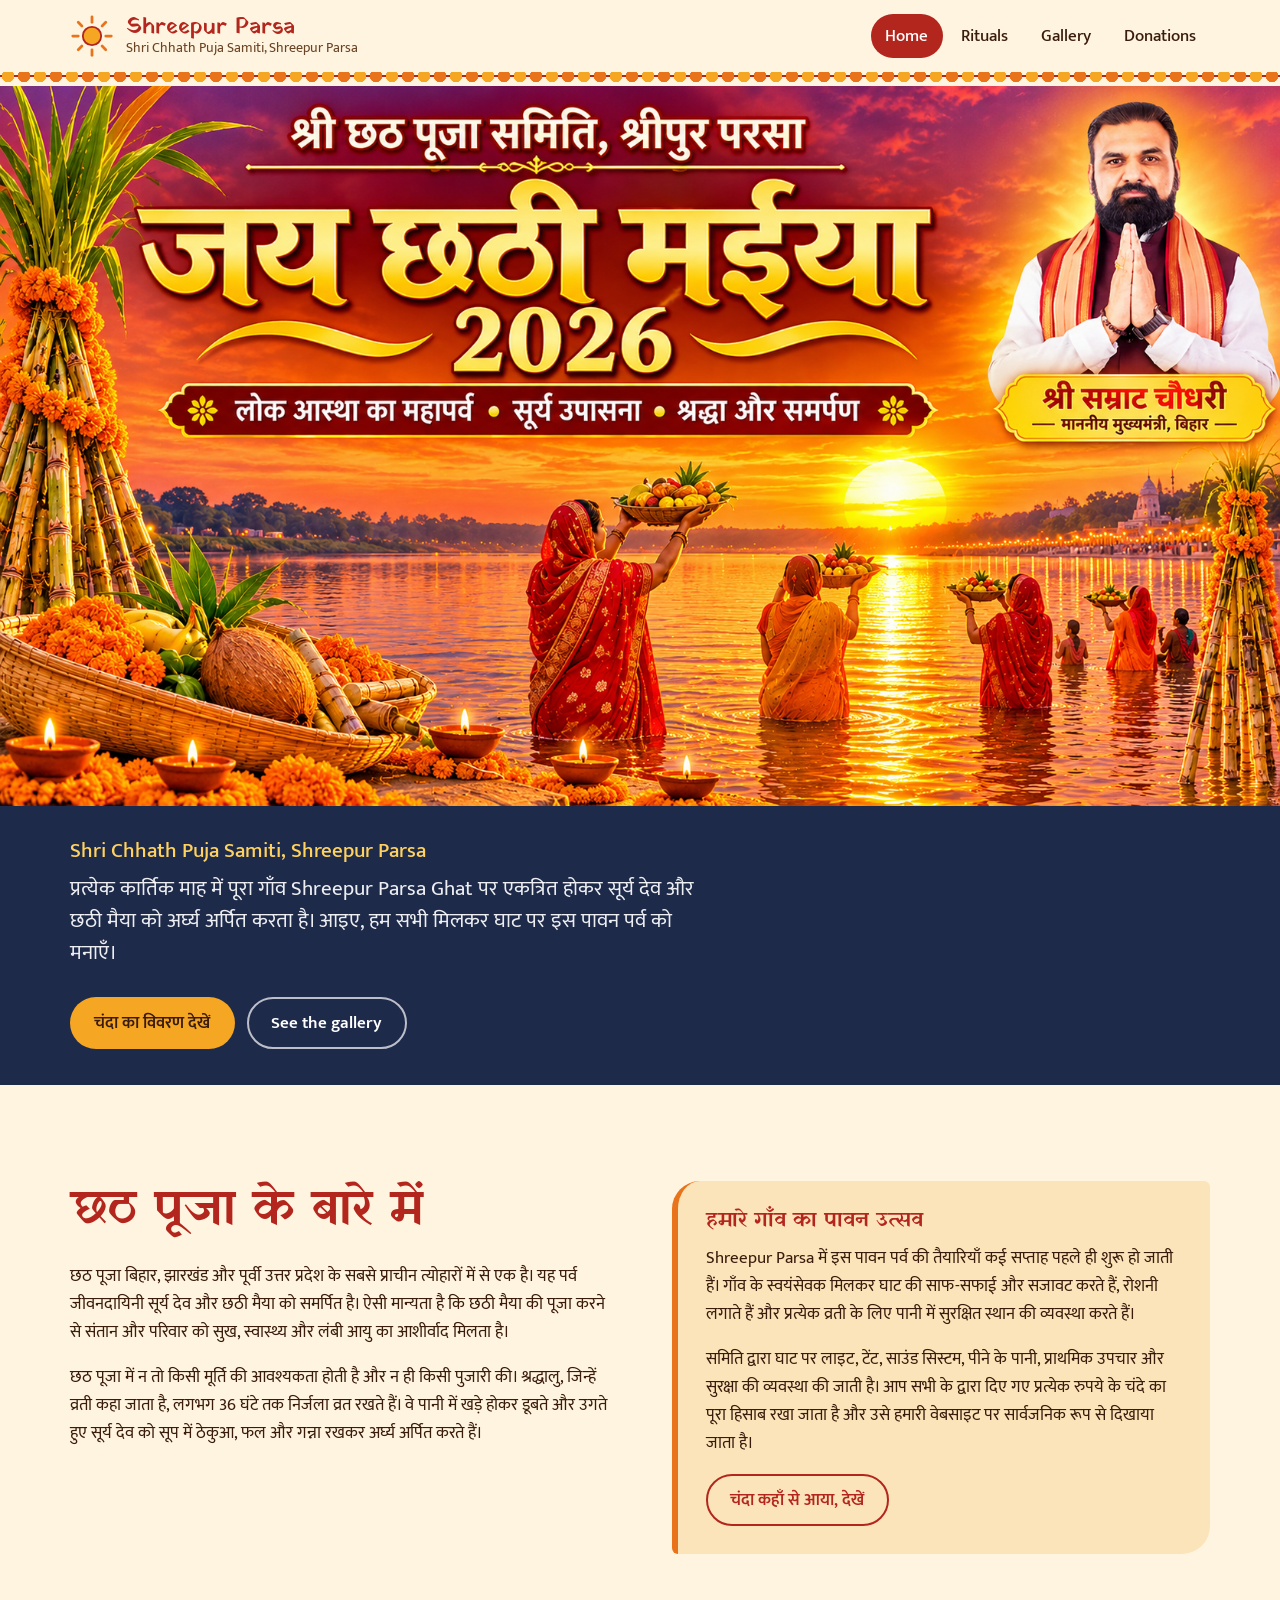
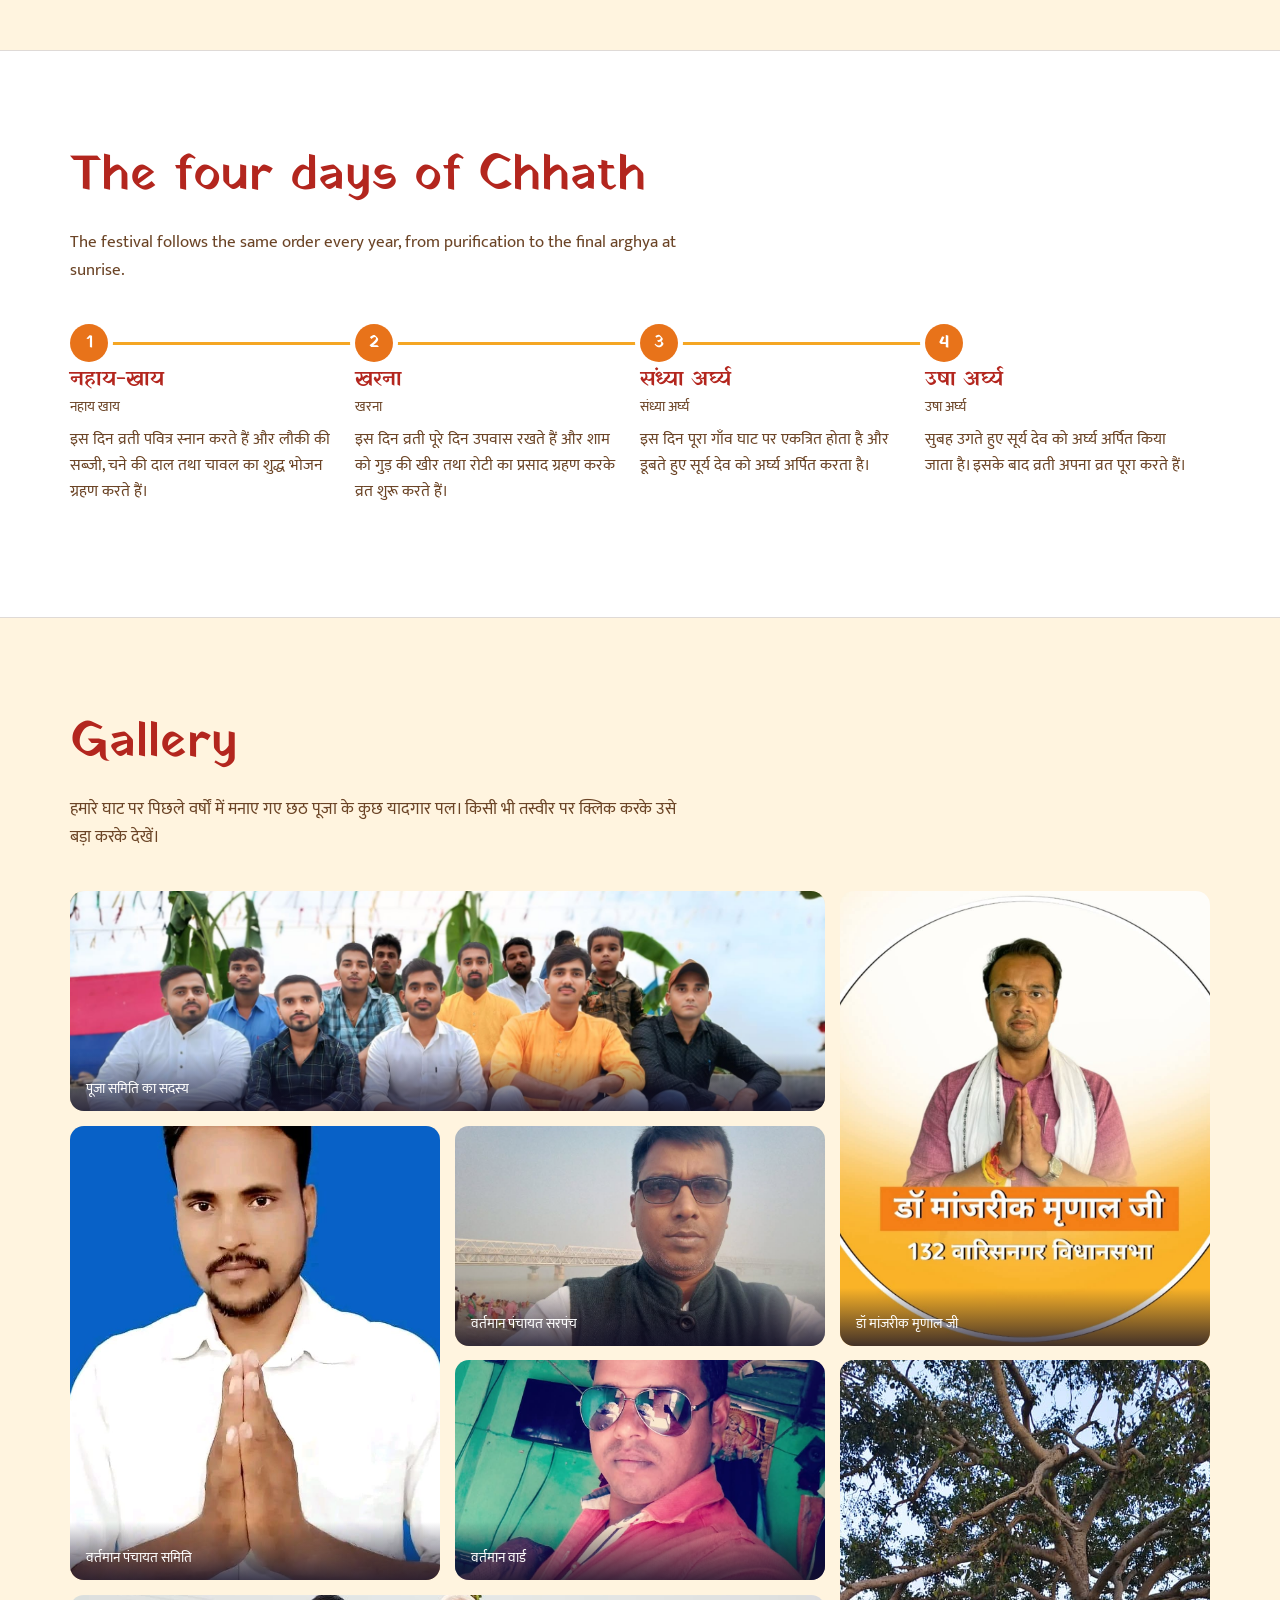
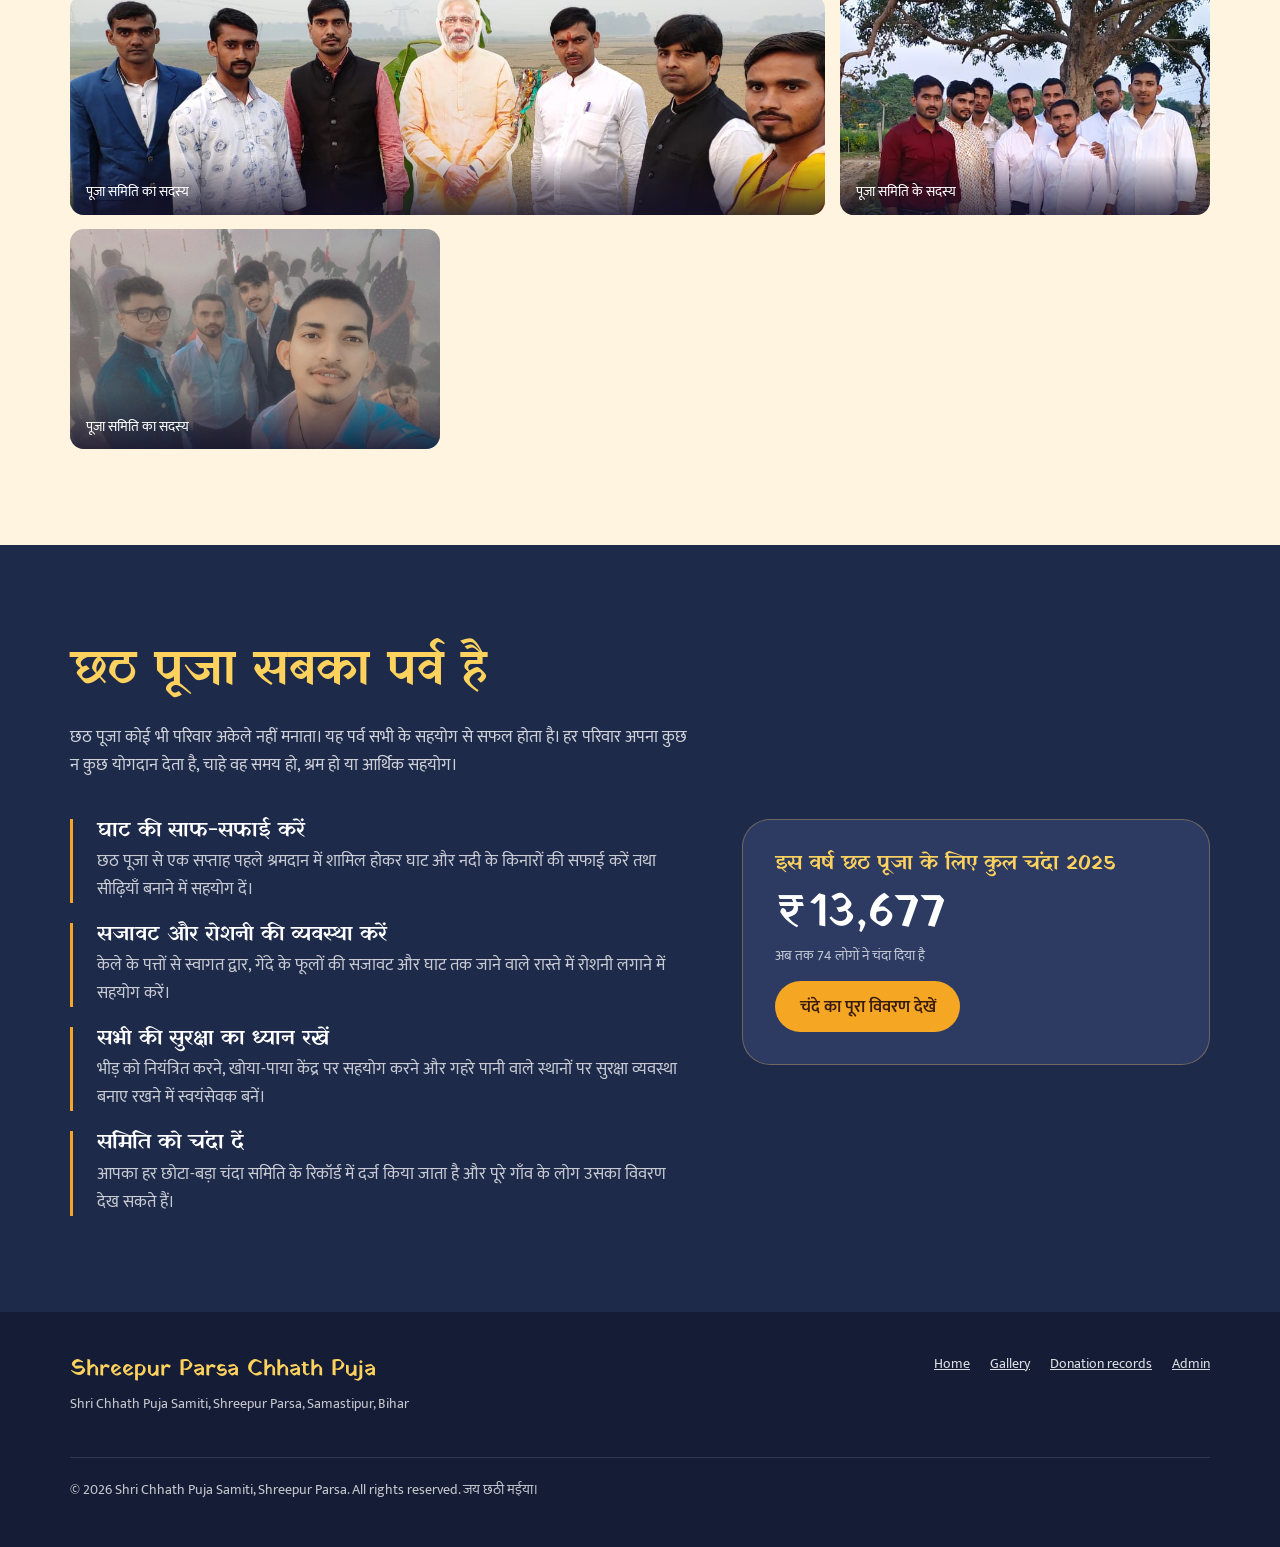
==== index.html @ 205abeea "Add files via upload" ====
<!DOCTYPE html>
<html lang="en-IN">

<head>
  <meta charset="UTF-8">
  <meta name="viewport" content="width=device-width, initial-scale=1">
  <title>Chhath Puja | Shreepur Parsa</title>
  <meta name="description"
    content="Chhath Puja celebration of our village: rituals, photo gallery, community participation and transparent donation records.">

  <!-- Fonts: Yatra One (festive Devanagari display) + Mukta (Hindi & English body) -->
  <link rel="preconnect" href="https://fonts.googleapis.com">
  <link rel="preconnect" href="https://fonts.gstatic.com" crossorigin>
  <link href="https://fonts.googleapis.com/css2?family=Mukta:wght@400;500;600;700&family=Yatra+One&display=swap"
    rel="stylesheet">

  <link rel="stylesheet" href="css/style.css">
</head>

<body data-page="home">
  <a class="skip-link" href="#main">Skip to content</a>

  <!-- ===================== HEADER ===================== -->
  <header class="site-header">
    <div class="container header-inner">
      <a class="brand" href="index.html" aria-label="Home">
        <svg class="brand-sun" viewBox="0 0 48 48" aria-hidden="true">
          <g stroke="#e8731a" stroke-width="3" stroke-linecap="round">
            <line x1="24" y1="3" x2="24" y2="9" />
            <line x1="24" y1="39" x2="24" y2="45" />
            <line x1="3" y1="24" x2="9" y2="24" />
            <line x1="39" y1="24" x2="45" y2="24" />
            <line x1="9" y1="9" x2="13" y2="13" />
            <line x1="35" y1="35" x2="39" y2="39" />
            <line x1="39" y1="9" x2="35" y2="13" />
            <line x1="13" y1="35" x2="9" y2="39" />
          </g>
          <circle cx="24" cy="24" r="10" fill="#f5a623" stroke="#b3261e" stroke-width="2" />
        </svg>
        <span class="brand-text">
          <span class="brand-village" data-config="villageName">Shreepur Parsa</span>
          <span class="brand-samiti" data-config="samitiName">Shri Chhath Puja Samiti, Shreepur Parsa</span>
        </span>
      </a>

      <button class="nav-toggle" type="button" aria-expanded="false" aria-controls="site-nav">
        <span class="nav-toggle-bars" aria-hidden="true"></span>
        Menu
      </button>

      <nav class="site-nav" id="site-nav" aria-label="Main">
        <ul>
          <li><a href="index.html" data-nav="home">Home</a></li>
          <li><a href="index.html#rituals">Rituals</a></li>
          <li><a href="index.html#gallery">Gallery</a></li>
          <li><a href="donation.html" data-nav="donations">Donations</a></li>
        </ul>
      </nav>
    </div>
    <div class="toran" aria-hidden="true"></div>
  </header>

  <main id="main">
    <!-- ===================== HERO ===================== -->
    <!-- To use your own photo: save it as images/hero-ghat.jpg.
         Until then the illustrated hero-ghat.svg is shown automatically. -->
    <section class="hero hero--poster" aria-labelledby="hero-title">
      <img class="hero-image" src="images/hero-ghat.jpg" data-fallback-src="images/hero-ghat1.jpg"
        alt="Devotees standing in the river at the ghat, offering arghya to the setting sun">
      <div class="container hero-content">
        <p class="hero-place">
          <span data-config="samitiName">Shri Chhath Puja Samiti, Shreepur Parsa</span>
        </p>
        <h1 class="hero-title visually-hidden" id="hero-title" lang="hi">जय छठी मईया</h1>
        <p class="hero-text">
          प्रत्येक कार्तिक माह में पूरा गाँव <span data-config="ghatName">श्रीपुर परसा घाट</span>
          पर एकत्रित होकर सूर्य देव और छठी मैया को अर्घ्य अर्पित करता है।
          आइए, हम सभी मिलकर घाट पर इस पावन पर्व को मनाएँ।
        </p>
        <div class="hero-actions">
          <a class="btn btn-gold" href="donation.html">चंदा का विवरण देखें</a>
          <a class="btn btn-light-outline" href="#gallery">See the gallery</a>
        </div>
      </div>
    </section>

    <!-- ===================== ABOUT ===================== -->
    <section class="section" id="about" aria-labelledby="about-title">
      <div class="container intro-grid">
        <div>
          <h2 id="about-title">छठ पूजा के बारे में</h2>
          <p>
            छठ पूजा बिहार, झारखंड और पूर्वी उत्तर प्रदेश के सबसे प्राचीन त्योहारों में से एक है।
            यह पर्व जीवनदायिनी सूर्य देव और छठी मैया को समर्पित है।
            ऐसी मान्यता है कि छठी मैया की पूजा करने से संतान और परिवार को सुख, स्वास्थ्य और लंबी आयु का आशीर्वाद मिलता
            है।
          </p>
          <p>
            छठ पूजा में न तो किसी मूर्ति की आवश्यकता होती है और न ही किसी पुजारी की।
            श्रद्धालु, जिन्हें व्रती कहा जाता है, लगभग 36 घंटे तक निर्जला व्रत रखते हैं।
            वे पानी में खड़े होकर डूबते और उगते हुए सूर्य देव को सूप में ठेकुआ, फल और गन्ना रखकर अर्घ्य अर्पित करते हैं।
          </p>
        </div>

        <div class="intro-highlight">
          <h3>हमारे गाँव का पावन उत्सव</h3>
          <p>
            <span data-config="villageName">श्रीपुर परसा</span> में इस पावन पर्व की तैयारियाँ कई सप्ताह पहले ही शुरू हो
            जाती हैं।
            गाँव के स्वयंसेवक मिलकर घाट की साफ-सफाई और सजावट करते हैं, रोशनी लगाते हैं और प्रत्येक व्रती के लिए पानी में
            सुरक्षित स्थान की व्यवस्था करते हैं।
          </p>
          <p>
            समिति द्वारा घाट पर लाइट, टेंट, साउंड सिस्टम, पीने के पानी, प्राथमिक उपचार और सुरक्षा की व्यवस्था की जाती
            है।
            आप सभी के द्वारा दिए गए प्रत्येक रुपये के चंदे का पूरा हिसाब रखा जाता है और उसे हमारी वेबसाइट पर सार्वजनिक
            रूप से दिखाया जाता है।
          </p>
          <a class="btn btn-outline" href="donation.html">चंदा कहाँ से आया, देखें</a>
        </div>
      </div>
    </section>

    <!-- ===================== FOUR DAYS ===================== -->
    <section class="section rituals" id="rituals" aria-labelledby="rituals-title">
      <div class="container">
        <h2 id="rituals-title">The four days of Chhath</h2>
        <p class="section-intro">The festival follows the same order every year, from purification to the final arghya
          at sunrise.</p>

        <ol class="ritual-steps">
          <li class="ritual-step">
            <h3 class="ritual-name">नहाय-खाय</h3>
            <span class="ritual-hindi" lang="hi">नहाय खाय</span>
            <p>इस दिन व्रती पवित्र स्नान करते हैं और लौकी की सब्जी, चने की दाल तथा चावल का शुद्ध भोजन ग्रहण करते हैं।
            </p>
          </li>
          <li class="ritual-step">
            <h3 class="ritual-name">खरना</h3>
            <span class="ritual-hindi" lang="hi">खरना</span>
            <p>इस दिन व्रती पूरे दिन उपवास रखते हैं और शाम को गुड़ की खीर तथा रोटी का प्रसाद ग्रहण करके व्रत शुरू करते
              हैं।</p>
          </li>
          <li class="ritual-step">
            <h3 class="ritual-name">संध्या अर्घ्य</h3>
            <span class="ritual-hindi" lang="hi">संध्या अर्घ्य</span>
            <p>इस दिन पूरा गाँव घाट पर एकत्रित होता है और डूबते हुए सूर्य देव को अर्घ्य अर्पित करता है।</p>
          </li>
          <li class="ritual-step">
            <h3 class="ritual-name">उषा अर्घ्य</h3>
            <span class="ritual-hindi" lang="hi">उषा अर्घ्य</span>
            <p>सुबह उगते हुए सूर्य देव को अर्घ्य अर्पित किया जाता है। इसके बाद व्रती अपना व्रत पूरा करते हैं।</p>
          </li>
        </ol>
      </div>
    </section>
    <!-- ===================== GALLERY ===================== -->
    <!-- Photos are in the images folder. The ORDER of the blocks below decides
         where each photo appears. "is-wide" = 2 columns wide, "is-tall" = 2 rows tall. -->
    <section class="section" id="gallery" aria-labelledby="gallery-title">
      <div class="container">
        <h2 id="gallery-title">Gallery</h2>
        <p class="section-intro">हमारे घाट पर पिछले वर्षों में मनाए गए छठ पूजा के कुछ यादगार पल। किसी भी तस्वीर पर क्लिक
          करके उसे बड़ा करके देखें।</p>

        <div class="gallery-grid">

          <!-- 1. Wide: top left -->
          <figure class="gallery-item is-wide">
            <button class="gallery-open" type="button" aria-label="पूजा समिति के सदस्य, बड़ा करके देखें">
              <img src="images/gallery-1.jpg" alt="पूजा समिति के सदस्य" loading="lazy" data-placeholder
                style="object-position: center 20%;">
            </button>
            <figcaption>पूजा समिति का सदस्य</figcaption>
          </figure>

          <!-- 2. Tall: top right -->
          <figure class="gallery-item is-tall">
            <button class="gallery-open" type="button" aria-label="डॉ मांजरीक मृणाल जी, बड़ा करके देखें">
              <img src="images/gallery-7.jpg" alt="डॉ मांजरीक मृणाल जी" loading="lazy" data-placeholder>
            </button>
            <figcaption>डॉ मांजरीक मृणाल जी</figcaption>
          </figure>

          <!-- 3. Tall: left side -->
          <figure class="gallery-item" style="grid-row: span 2;">
            <button class="gallery-open" type="button" aria-label="वर्तमान पंचायत समिति, बड़ा करके देखें">
              <img src="images/gallery-3.jpg" alt="वर्तमान पंचायत समिति" loading="lazy" data-placeholder
                style="object-fit: cover; object-position: center 0%;">
            </button>
            <figcaption>वर्तमान पंचायत समिति</figcaption>
          </figure>

          <!-- 4. Small: middle -->
          <figure class="gallery-item">
            <button class="gallery-open" type="button" aria-label="वर्तमान पंचायत सरपंच, बड़ा करके देखें">
              <img src="images/gallery-4.jpg" alt="वर्तमान पंचायत सरपंच" loading="lazy" data-placeholder>
            </button>
            <figcaption>वर्तमान पंचायत सरपंच</figcaption>
          </figure>

          <!-- 5. Small: middle, below the Sarpanch photo -->
          <figure class="gallery-item">
            <button class="gallery-open" type="button" aria-label="वर्तमान वार्ड, बड़ा करके देखें">
              <img src="images/gallery-2.jpg" alt="वर्तमान वार्ड" loading="lazy" data-placeholder>
            </button>
            <figcaption>वर्तमान वार्ड</figcaption>
          </figure>

          <!-- 6. Tall: right side (tree photo) — placed BEFORE the bottom wide photo so there is no gap -->
          <figure class="gallery-item is-tall">
            <button class="gallery-open" type="button" aria-label="पूजा समिति के सदस्य, बड़ा करके देखें">
              <img src="images/gallery-8.jpg" alt="पूजा समिति के सदस्य पेड़ के नीचे" loading="lazy" data-placeholder
                style="object-fit: cover; object-position: center 0%;">
            </button>
            <figcaption>पूजा समिति के सदस्य</figcaption>
          </figure>

          <!-- 7. Wide: bottom left -->
          <figure class="gallery-item is-wide">
            <button class="gallery-open" type="button" aria-label="पूजा समिति के सदस्य, बड़ा करके देखें">
              <img src="images/gallery-6.jpg" alt="पूजा समिति के सदस्य" loading="lazy" data-placeholder>
            </button>
            <figcaption>पूजा समिति का सदस्य</figcaption>
          </figure>

          <!-- 9. Small: middle, below the Sarpanch photo -->
          <figure class="gallery-item">
            <button class="gallery-open" type="button" aria-label="वर्तमान पंचायत सरपंच, बड़ा करके देखें">
              <img src="images/gallery-9.jpg" alt="वर्तमान पंचायत सरपंच" loading="lazy" data-placeholder>
            </button>
            <figcaption>पूजा समिति का सदस्य</figcaption>
          </figure>

        </div>
      </div>
    </section>

    <!-- ===================== COMMUNITY ===================== -->
    <section class="section community" id="community" aria-labelledby="community-title">
      <div class="container">
        <h2 id="community-title">छठ पूजा सबका पर्व है</h2>
        <p class="section-intro">
          छठ पूजा कोई भी परिवार अकेले नहीं मनाता। यह पर्व सभी के सहयोग से सफल होता है।
          हर परिवार अपना कुछ न कुछ योगदान देता है, चाहे वह समय हो, श्रम हो या आर्थिक सहयोग।
        </p>

        <div class="community-grid">
          <ul class="ways-list">
            <li>
              <h3>घाट की साफ-सफाई करें</h3>
              <p>छठ पूजा से एक सप्ताह पहले श्रमदान में शामिल होकर घाट और नदी के किनारों की सफाई करें तथा सीढ़ियाँ बनाने
                में सहयोग दें।</p>
            </li>
            <li>
              <h3>सजावट और रोशनी की व्यवस्था करें</h3>
              <p>केले के पत्तों से स्वागत द्वार, गेंदे के फूलों की सजावट और घाट तक जाने वाले रास्ते में रोशनी लगाने में
                सहयोग करें।</p>
            </li>
            <li>
              <h3>सभी की सुरक्षा का ध्यान रखें</h3>
              <p>भीड़ को नियंत्रित करने, खोया-पाया केंद्र पर सहयोग करने और गहरे पानी वाले स्थानों पर सुरक्षा व्यवस्था
                बनाए रखने में स्वयंसेवक बनें।</p>
            </li>
            <li>
              <h3>समिति को चंदा दें</h3>
              <p>आपका हर छोटा-बड़ा चंदा समिति के रिकॉर्ड में दर्ज किया जाता है और पूरे गाँव के लोग उसका विवरण देख सकते
                हैं।</p>
            </li>
          </ul>

          <aside class="donation-callout" id="homeStats" aria-labelledby="callout-title">
            <h3 id="callout-title">इस वर्ष छठ पूजा के लिए कुल चंदा <span data-stat="year"></span></h3>
            <p class="callout-figure" data-stat="total">₹0</p>
            <p class="callout-note">अब तक <span data-stat="count">0</span> लोगों ने चंदा दिया है</p>
            <a class="btn btn-gold" href="donation.html" data-stat-link>चंदे का पूरा विवरण देखें</a>
          </aside>
        </div>
      </div>
    </section>
  </main>

  <!-- ===================== FOOTER ===================== -->
  <footer class="site-footer">
    <div class="container">
      <div class="footer-inner">
        <div>
          <p class="footer-title"><span data-config="villageName">Shreepur Parsa</span> Chhath Puja</p>
          <p><span data-config="samitiName">Shri Chhath Puja Samiti, Shreepur Parsa</span>, <span
              data-config="district">Samastipur, Bihar</span></p>
        </div>
        <ul class="footer-links">
          <li><a href="index.html">Home</a></li>
          <li><a href="index.html#gallery">Gallery</a></li>
          <li><a href="donation.html">Donation records</a></li>
          <li><a href="admin.html">Admin</a></li>
        </ul>
      </div>
      <p class="footer-bottom">
        © <span data-current-year>2026</span> <span data-config="samitiName">Shri Chhath Puja Samiti, Shreepur
          Parsa</span>.
        All rights reserved.
        <span lang="hi">जय छठी मईया।</span>
      </p>
    </div>
  </footer>

  <!-- Gallery lightbox -->
  <dialog class="lightbox" id="lightbox" aria-label="Photo viewer">
    <img alt="">
    <div class="lightbox-bar">
      <p class="lightbox-caption"></p>
      <button class="btn btn-small btn-gold lightbox-close" type="button">Close</button>
    </div>
  </dialog>

  <script src="js/main.js" defer></script>
</body>

</html>
---- css/style.css ----
/* ==========================================================================
   Village Chhath Puja Website — style.css
   Shared by index.html, donation.html and admin.html

   Contents
   1.  Design tokens (colours, fonts, sizes)
   2.  Base / reset
   3.  Layout helpers
   4.  Header, navigation and toran (marigold garland) divider
   5.  Buttons
   6.  Home: hero
   7.  Home: introduction, four-day rituals, gallery, community
   8.  Inner page banner (donation + admin)
   9.  Stats, tables and filters
   10. Forms and admin panel
   11. Lightbox, toast, footer
   12. Responsive rules
   13. Reduced motion
   ========================================================================== */

/* 1. DESIGN TOKENS ------------------------------------------------------- */
:root {
  --sindoor: #b3261e;
  /* deep red: primary buttons, headings */
  --sindoor-dark: #8f1d17;
  --saffron: #e8731a;
  /* main festival orange */
  --marigold: #f5a623;
  /* garland yellow-orange */
  --turmeric: #ffd25e;
  /* light yellow highlights */
  --paper: #fff4df;
  /* page background */
  --paper-deep: #fbe4ba;
  /* soft panels */
  --river: #1e2a4a;
  /* evening river: dark bands, footer */
  --river-light: #2d3b63;
  --ink: #3a1c0c;
  /* body text */
  --ink-soft: #6b4426;
  /* secondary text */
  --white: #ffffff;
  --line: rgba(58, 28, 12, 0.16);
  --success: #2f6b2a;

  --font-display: "Yatra One", "Noto Sans Devanagari", "Mangal", Georgia, serif;
  --font-body: "Mukta", "Noto Sans Devanagari", system-ui, -apple-system, "Segoe UI", Roboto, sans-serif;

  --step--1: 0.875rem;
  --step-0: 1.0625rem;
  --step-1: 1.3rem;
  --step-2: clamp(1.6rem, 1.3rem + 1.2vw, 2.1rem);
  --step-3: clamp(2rem, 1.5rem + 2.4vw, 3rem);
  --step-hero: clamp(3.2rem, 1.6rem + 8vw, 8rem);

  --radius-small: 6px;
  --radius-medium: 14px;
  --radius-large: 28px;

  --container: 1140px;
  --shadow-warm: 0 10px 30px -12px rgba(122, 52, 10, 0.35);
}

/* 2. BASE / RESET ------------------------------------------------------- */
*,
*::before,
*::after {
  box-sizing: border-box;
}

html {
  scroll-behavior: smooth;
  scroll-padding-top: 90px;
  /* keeps anchored sections clear of the sticky header */
}

body {
  margin: 0;
  font-family: var(--font-body);
  font-size: var(--step-0);
  line-height: 1.65;
  color: var(--ink);
  background: var(--paper);
  -webkit-font-smoothing: antialiased;
}

img {
  max-width: 100%;
  display: block;
}

h1,
h2,
h3 {
  font-family: var(--font-display);
  font-weight: 400;
  line-height: 1.2;
  margin: 0 0 0.5em;
  color: var(--sindoor);
}

h2 {
  font-size: var(--step-3);
}

h3 {
  font-size: var(--step-1);
}

p {
  margin: 0 0 1em;
}

a {
  color: var(--sindoor);
}

:focus-visible {
  outline: 3px solid var(--marigold);
  outline-offset: 3px;
  border-radius: 4px;
}

.skip-link {
  position: absolute;
  left: 1rem;
  top: -100px;
  z-index: 200;
  padding: 0.6rem 1rem;
  background: var(--river);
  color: var(--white);
  border-radius: var(--radius-small);
}

.skip-link:focus {
  top: 1rem;
}

.visually-hidden {
  position: absolute !important;
  width: 1px;
  height: 1px;
  overflow: hidden;
  clip: rect(0 0 0 0);
  white-space: nowrap;
}

[hidden] {
  display: none !important;
}

/* 3. LAYOUT HELPERS ----------------------------------------------------- */
.container {
  width: min(100% - 2.5rem, var(--container));
  margin-inline: auto;
}

.section {
  padding-block: clamp(3.5rem, 8vw, 6rem);
}

.section-intro {
  max-width: 62ch;
  margin-bottom: 2.5rem;
  color: var(--ink-soft);
}

/* 4. HEADER, NAVIGATION, TORAN ----------------------------------------- */
.site-header {
  position: sticky;
  top: 0;
  z-index: 100;
  background: var(--paper);
}

.header-inner {
  display: flex;
  align-items: center;
  justify-content: space-between;
  gap: 1rem;
  min-height: 72px;
}

.brand {
  display: flex;
  align-items: center;
  gap: 0.75rem;
  text-decoration: none;
  color: var(--ink);
}

.brand-sun {
  width: 44px;
  height: 44px;
  flex-shrink: 0;
}

.brand-text {
  display: flex;
  flex-direction: column;
  line-height: 1.15;
}

.brand-village {
  font-family: var(--font-display);
  font-size: 1.35rem;
  color: var(--sindoor);
}

.brand-samiti {
  font-size: var(--step--1);
  color: var(--ink-soft);
}

.site-nav ul {
  display: flex;
  gap: 0.25rem;
  list-style: none;
  margin: 0;
  padding: 0;
}

.site-nav a {
  display: block;
  padding: 0.5rem 0.9rem;
  border-radius: 999px;
  text-decoration: none;
  font-weight: 500;
  color: var(--ink);
  transition: background-color 0.2s ease, color 0.2s ease;
}

.site-nav a:hover {
  background: var(--paper-deep);
}

.site-nav a[aria-current="page"] {
  background: var(--sindoor);
  color: var(--white);
}

.nav-toggle {
  display: none;
  align-items: center;
  gap: 0.5rem;
  padding: 0.5rem 0.9rem;
  border: 2px solid var(--sindoor);
  border-radius: 999px;
  background: transparent;
  color: var(--sindoor);
  font: inherit;
  font-weight: 600;
  cursor: pointer;
}

.nav-toggle-bars,
.nav-toggle-bars::before,
.nav-toggle-bars::after {
  display: block;
  width: 18px;
  height: 2px;
  background: currentColor;
  border-radius: 2px;
  transition: transform 0.2s ease;
}

.nav-toggle-bars {
  position: relative;
}

.nav-toggle-bars::before,
.nav-toggle-bars::after {
  content: "";
  position: absolute;
  left: 0;
}

.nav-toggle-bars::before {
  top: -6px;
}

.nav-toggle-bars::after {
  top: 6px;
}

.nav-toggle[aria-expanded="true"] .nav-toggle-bars {
  background: transparent;
}

.nav-toggle[aria-expanded="true"] .nav-toggle-bars::before {
  transform: translateY(6px) rotate(45deg);
}

.nav-toggle[aria-expanded="true"] .nav-toggle-bars::after {
  transform: translateY(-6px) rotate(-45deg);
}

/* Toran: a strip of alternating marigold and saffron flowers,
   like the garlands hung over doorways and ghats during the festival. */
.toran {
  height: 14px;
  background:
    radial-gradient(circle at 8px 4px, var(--marigold) 6px, transparent 6.5px) 0 0 / 32px 14px repeat-x,
    radial-gradient(circle at 24px 4px, var(--saffron) 6px, transparent 6.5px) 0 0 / 32px 14px repeat-x,
    linear-gradient(var(--sindoor), var(--sindoor)) 0 3px / 100% 2px no-repeat;
}

/* 5. BUTTONS ------------------------------------------------------------ */
.btn {
  display: inline-flex;
  align-items: center;
  justify-content: center;
  gap: 0.5rem;
  min-height: 46px;
  padding: 0.6rem 1.4rem;
  border: 2px solid transparent;
  border-radius: 999px;
  font: inherit;
  font-weight: 600;
  text-decoration: none;
  cursor: pointer;
  transition: background-color 0.2s ease, color 0.2s ease, border-color 0.2s ease;
}

.btn-primary {
  background: var(--sindoor);
  color: var(--white);
}

.btn-primary:hover {
  background: var(--sindoor-dark);
}

.btn-gold {
  background: var(--marigold);
  color: var(--ink);
}

.btn-gold:hover {
  background: var(--turmeric);
}

.btn-outline {
  background: transparent;
  border-color: var(--sindoor);
  color: var(--sindoor);
}

.btn-outline:hover {
  background: var(--paper-deep);
}

.btn-light-outline {
  background: transparent;
  border-color: rgba(255, 255, 255, 0.7);
  color: var(--white);
}

.btn-light-outline:hover {
  background: rgba(255, 255, 255, 0.12);
}

.btn-small {
  min-height: 36px;
  padding: 0.3rem 0.9rem;
  font-size: var(--step--1);
}

.btn-danger {
  background: transparent;
  border-color: var(--sindoor);
  color: var(--sindoor);
}

.btn-danger:hover {
  background: var(--sindoor);
  color: var(--white);
}

.btn:disabled {
  opacity: 0.55;
  cursor: not-allowed;
}

/* 6. HOME: HERO ----------------------------------------------------------- */
.hero {
  position: relative;
  min-height: min(88vh, 820px);
  display: grid;
  align-items: end;
  overflow: hidden;
  color: var(--white);
  background: var(--river);
}

.hero-image {
  position: absolute;
  inset: 0;
  width: 100%;
  height: 100%;
  object-fit: cover;
}

/* Darkens the lower part of the photo so the text stays readable */
.hero::after {
  content: "";
  position: absolute;
  inset: 0;
  background: linear-gradient(to top, rgba(20, 16, 40, 0.88) 0%, rgba(20, 16, 40, 0.45) 45%, rgba(20, 16, 40, 0) 75%);
}

.hero-content {
  position: relative;
  z-index: 1;
  padding-block: 4rem 4.5rem;
  animation: hero-rise 1.4s cubic-bezier(0.2, 0.7, 0.2, 1) both;
}

.hero-place {
  font-size: var(--step-1);
  font-weight: 500;
  color: var(--turmeric);
  margin-bottom: 0.25rem;
}

.hero-title {
  font-size: var(--step-hero);
  line-height: 1.05;
  color: #ffe7a8;
  margin: 0 0 0.3em;
  text-shadow: 0 4px 30px rgba(232, 115, 26, 0.55);
}

.hero-text {
  max-width: 52ch;
  font-size: var(--step-1);
  line-height: 1.55;
  color: rgba(255, 255, 255, 0.92);
}

.hero-actions {
  display: flex;
  flex-wrap: wrap;
  gap: 0.75rem;
  margin-top: 1.75rem;
}

@keyframes hero-rise {
  from {
    opacity: 0;
    transform: translateY(40px);
  }

  to {
    opacity: 1;
    transform: translateY(0);
  }
}

/* 7. HOME SECTIONS ------------------------------------------------------- */

/* Introduction: two columns of text */
.intro-grid {
  display: grid;
  grid-template-columns: 1fr 1fr;
  gap: clamp(2rem, 5vw, 4.5rem);
}

.intro-grid p {
  max-width: 60ch;
}

.intro-highlight {
  padding: 1.75rem;
  border-radius: var(--radius-large) var(--radius-small) var(--radius-large) var(--radius-small);
  background: var(--paper-deep);
  border-left: 6px solid var(--saffron);
}

.intro-highlight h3 {
  margin-top: 0;
}

/* Four days of Chhath: a real sequence, so the days are numbered */
.rituals {
  background: var(--white);
  border-block: 1px solid var(--line);
}

.ritual-steps {
  display: grid;
  grid-template-columns: repeat(4, 1fr);
  gap: 0;
  list-style: none;
  margin: 0;
  padding: 0;
  counter-reset: day;
}

.ritual-step {
  position: relative;
  padding: 2.75rem 1.5rem 0 0;
  counter-increment: day;
}

/* The line linking the four days */
.ritual-step::before {
  content: "";
  position: absolute;
  top: 18px;
  left: 0;
  right: 0;
  height: 3px;
  background: var(--marigold);
}

/* The numbered dot on the line */
.ritual-step::after {
  content: counter(day);
  position: absolute;
  top: 0;
  left: 0;
  width: 38px;
  height: 38px;
  display: grid;
  place-items: center;
  border-radius: 50%;
  background: var(--saffron);
  color: var(--white);
  font-family: var(--font-display);
  font-size: 1.15rem;
  box-shadow: 0 0 0 5px var(--white);
}

.ritual-step:last-child::before {
  right: auto;
  width: 38px;
}

.ritual-name {
  font-family: var(--font-display);
  font-size: var(--step-1);
  color: var(--sindoor);
  margin-bottom: 0.1rem;
}

.ritual-hindi {
  display: block;
  font-size: var(--step--1);
  color: var(--ink-soft);
  margin-bottom: 0.6rem;
}

.ritual-step p {
  font-size: 0.98rem;
  color: var(--ink-soft);
}

/* Gallery */
.gallery-grid {
  display: grid;
  grid-template-columns: repeat(3, 1fr);
  grid-auto-rows: 220px;
  gap: 0.9rem;
}

.gallery-item {
  margin: 0;
  position: relative;
  border-radius: var(--radius-medium);
  overflow: hidden;
  background: var(--paper-deep);
}

.gallery-item.is-wide {
  grid-column: span 2;
}

.gallery-item.is-tall {
  grid-row: span 2;
}

.gallery-open {
  display: block;
  width: 100%;
  height: 100%;
  padding: 0;
  border: 0;
  background: none;
  cursor: zoom-in;
}

.gallery-open img {
  width: 100%;
  height: 100%;
  object-fit: cover;
  transition: transform 0.4s ease;
}

.gallery-open:hover img {
  transform: scale(1.04);
}

.gallery-item figcaption {
  position: absolute;
  left: 0;
  right: 0;
  bottom: 0;
  padding: 1.5rem 1rem 0.7rem;
  background: linear-gradient(to top, rgba(20, 16, 40, 0.8), transparent);
  color: var(--white);
  font-size: var(--step--1);
  pointer-events: none;
}

/* Shown in place of a gallery photo that has not been added yet */
.photo-placeholder {
  height: 100%;
  display: flex;
  flex-direction: column;
  align-items: center;
  justify-content: center;
  gap: 0.35rem;
  padding: 1rem;
  text-align: center;
  color: var(--ink-soft);
  background:
    repeating-linear-gradient(45deg, rgba(245, 166, 35, 0.12) 0 12px, transparent 12px 24px),
    var(--paper-deep);
  border: 2px dashed rgba(179, 38, 30, 0.35);
  border-radius: inherit;
}

.photo-placeholder strong {
  color: var(--sindoor);
  font-weight: 600;
}

.photo-placeholder code {
  font-size: 0.8rem;
  background: rgba(255, 255, 255, 0.7);
  padding: 0.1rem 0.4rem;
  border-radius: 4px;
}

.gallery-item.is-empty figcaption {
  display: none;
}

/* Community participation band */
.community {
  background: var(--river);
  color: rgba(255, 255, 255, 0.9);
}

.community h2 {
  color: var(--turmeric);
}

.community .section-intro {
  color: rgba(255, 255, 255, 0.78);
}

.community-grid {
  display: grid;
  grid-template-columns: 1.3fr 1fr;
  gap: clamp(2rem, 5vw, 4rem);
  align-items: start;
}

.ways-list {
  list-style: none;
  margin: 0;
  padding: 0;
  display: grid;
  gap: 1.25rem;
}

.ways-list li {
  padding-left: 1.5rem;
  border-left: 3px solid var(--marigold);
}

.ways-list h3 {
  color: var(--white);
  margin-bottom: 0.2rem;
}

.ways-list p {
  margin: 0;
  color: rgba(255, 255, 255, 0.75);
}

.donation-callout {
  padding: 2rem;
  border-radius: var(--radius-large);
  background: var(--river-light);
  border: 1px solid rgba(255, 210, 94, 0.3);
}

.donation-callout h3 {
  color: var(--turmeric);
}

.callout-figure {
  font-family: var(--font-display);
  font-size: var(--step-3);
  color: var(--white);
  line-height: 1.1;
  margin: 0.25rem 0 0.25rem;
}

.callout-note {
  color: rgba(255, 255, 255, 0.72);
  font-size: var(--step--1);
}

/* 8. INNER PAGE BANNER --------------------------------------------------- */
.page-banner {
  background: var(--river);
  color: rgba(255, 255, 255, 0.85);
  padding-block: clamp(2.5rem, 6vw, 4rem);
}

.page-banner h1 {
  font-size: var(--step-3);
  color: var(--turmeric);
  margin-bottom: 0.3rem;
}

.page-banner p {
  max-width: 60ch;
  margin: 0;
}

/* 9. STATS, TABLES, FILTERS ---------------------------------------------- */
.toolbar {
  display: flex;
  flex-wrap: wrap;
  align-items: end;
  gap: 1rem;
  margin-bottom: 1.75rem;
}

.toolbar .field {
  margin: 0;
}

.toolbar-spacer {
  flex: 1;
}

.stats {
  display: grid;
  grid-template-columns: repeat(3, 1fr);
  gap: 1rem;
  margin-bottom: 2rem;
}

.stat {
  padding: 1.25rem 1.5rem;
  background: var(--white);
  border: 1px solid var(--line);
  border-radius: var(--radius-medium);
}

.stat:first-child {
  background: var(--sindoor);
  border-color: var(--sindoor);
  color: var(--white);
}

.stat-label {
  display: block;
  font-size: var(--step--1);
  color: var(--ink-soft);
}

.stat:first-child .stat-label {
  color: rgba(255, 255, 255, 0.85);
}

.stat-value {
  display: block;
  font-family: var(--font-display);
  font-size: var(--step-2);
  line-height: 1.2;
  margin-top: 0.2rem;
}

.table-caption-row {
  display: flex;
  flex-wrap: wrap;
  justify-content: space-between;
  align-items: baseline;
  gap: 0.5rem;
  margin-bottom: 0.75rem;
}

.table-caption-row h2 {
  font-size: var(--step-2);
  margin: 0;
}

.result-count {
  color: var(--ink-soft);
  font-size: var(--step--1);
}

.table-wrap {
  overflow-x: auto;
  background: var(--white);
  border: 1px solid var(--line);
  border-radius: var(--radius-medium);
}

.data-table {
  width: 100%;
  border-collapse: collapse;
  font-size: 1rem;
}

.data-table th,
.data-table td {
  padding: 0.8rem 1rem;
  text-align: left;
  border-bottom: 1px solid var(--line);
  vertical-align: middle;
}

.data-table thead th {
  background: var(--paper-deep);
  color: var(--ink);
  font-weight: 600;
  white-space: nowrap;
}

.data-table tbody tr:nth-child(even) {
  background: #fffaf0;
}

.data-table tbody tr:last-child td {
  border-bottom: 0;
}

.data-table .num {
  text-align: right;
  font-variant-numeric: tabular-nums;
  white-space: nowrap;
}

.data-table tfoot td {
  font-weight: 700;
  background: var(--paper-deep);
  border-top: 2px solid var(--saffron);
  border-bottom: 0;
}

.row-actions {
  display: flex;
  gap: 0.5rem;
  justify-content: flex-end;
}

.empty-row td {
  text-align: center;
  padding: 2.5rem 1rem;
  color: var(--ink-soft);
}

.storage-note {
  margin-top: 1.5rem;
  padding: 1rem 1.25rem;
  border-radius: var(--radius-medium);
  background: var(--paper-deep);
  color: var(--ink-soft);
  font-size: var(--step--1);
}

/* 10. FORMS AND ADMIN ---------------------------------------------------- */
.field {
  display: flex;
  flex-direction: column;
  gap: 0.3rem;
  margin-bottom: 1.1rem;
}

.field label {
  font-weight: 600;
  font-size: 0.95rem;
}

.field input,
.field select {
  min-height: 46px;
  padding: 0.55rem 0.85rem;
  border: 2px solid var(--line);
  border-radius: var(--radius-small);
  background: var(--white);
  color: var(--ink);
  font: inherit;
}

.field input:focus,
.field select:focus {
  border-color: var(--saffron);
  outline: none;
  box-shadow: 0 0 0 3px rgba(245, 166, 35, 0.35);
}

.field input.is-invalid,
.field select.is-invalid {
  border-color: var(--sindoor);
}

.field-hint {
  font-size: var(--step--1);
  color: var(--ink-soft);
}

.field-error {
  min-height: 1.2em;
  font-size: var(--step--1);
  color: var(--sindoor);
  font-weight: 600;
}

.field-row {
  display: grid;
  grid-template-columns: 1fr 1fr;
  gap: 0 1rem;
}

.login-card {
  max-width: 420px;
  margin: 0 auto;
  padding: 2rem;
  background: var(--white);
  border: 1px solid var(--line);
  border-radius: var(--radius-large);
  box-shadow: var(--shadow-warm);
}

.login-card h2 {
  font-size: var(--step-2);
}

.form-message {
  margin: 0 0 1rem;
  font-weight: 600;
  color: var(--sindoor);
}

.admin-layout {
  display: grid;
  grid-template-columns: minmax(280px, 380px) 1fr;
  gap: 2rem;
  align-items: start;
}

.panel {
  padding: 1.75rem;
  background: var(--white);
  border: 1px solid var(--line);
  border-radius: var(--radius-medium);
}

.panel h2 {
  font-size: var(--step-2);
}

.panel-sticky {
  position: sticky;
  top: 100px;
}

.panel.is-editing {
  border-color: var(--saffron);
  box-shadow: 0 0 0 3px rgba(245, 166, 35, 0.35);
}

.form-actions {
  display: flex;
  flex-wrap: wrap;
  gap: 0.75rem;
}

.admin-bar {
  display: flex;
  flex-wrap: wrap;
  align-items: center;
  justify-content: space-between;
  gap: 1rem;
  margin-bottom: 2rem;
}

.admin-bar p {
  margin: 0;
}

.admin-section+.admin-section {
  margin-top: 2.5rem;
}

.danger-zone {
  margin-top: 2.5rem;
  padding: 1.25rem 1.5rem;
  border: 2px dashed rgba(179, 38, 30, 0.4);
  border-radius: var(--radius-medium);
}

.danger-zone h3 {
  font-size: 1.1rem;
}

.danger-zone p {
  color: var(--ink-soft);
  font-size: var(--step--1);
}

/* 11. LIGHTBOX, TOAST, FOOTER ------------------------------------------- */
.lightbox {
  max-width: min(92vw, 1000px);
  padding: 0;
  border: 0;
  border-radius: var(--radius-medium);
  background: var(--river);
  color: var(--white);
}

.lightbox::backdrop {
  background: rgba(15, 12, 30, 0.85);
}

.lightbox img {
  max-height: 78vh;
  width: 100%;
  object-fit: contain;
}

.lightbox-bar {
  display: flex;
  justify-content: space-between;
  align-items: center;
  gap: 1rem;
  padding: 0.75rem 1rem;
}

.lightbox-bar p {
  margin: 0;
}

.toast {
  position: fixed;
  left: 50%;
  bottom: 1.5rem;
  z-index: 300;
  max-width: calc(100% - 2rem);
  padding: 0.85rem 1.4rem;
  border-radius: 999px;
  background: var(--river);
  color: var(--white);
  font-weight: 600;
  box-shadow: var(--shadow-warm);
  transform: translate(-50%, 150%);
  opacity: 0;
  transition: transform 0.3s ease, opacity 0.3s ease;
}

.toast.is-visible {
  transform: translate(-50%, 0);
  opacity: 1;
}

.toast.is-error {
  background: var(--sindoor);
}

.toast.is-success {
  background: var(--success);
}

.site-footer {
  background: #151d36;
  color: rgba(255, 255, 255, 0.75);
  padding-block: 2.5rem 2rem;
  font-size: var(--step--1);
}

.footer-inner {
  display: flex;
  flex-wrap: wrap;
  justify-content: space-between;
  gap: 1.5rem;
}

.footer-title {
  font-family: var(--font-display);
  font-size: 1.4rem;
  color: var(--turmeric);
  margin-bottom: 0.2rem;
}

.footer-links {
  display: flex;
  flex-wrap: wrap;
  gap: 0.5rem 1.25rem;
  list-style: none;
  margin: 0;
  padding: 0;
}

.footer-links a {
  color: rgba(255, 255, 255, 0.85);
}

.footer-links a:hover {
  color: var(--turmeric);
}

.footer-bottom {
  margin-top: 1.75rem;
  padding-top: 1.25rem;
  border-top: 1px solid rgba(255, 255, 255, 0.12);
}

/* 12. RESPONSIVE --------------------------------------------------------- */
@media (max-width: 960px) {
  .ritual-steps {
    grid-template-columns: 1fr 1fr;
    row-gap: 2rem;
  }

  .ritual-step:nth-child(2)::before,
  .ritual-step:last-child::before {
    right: auto;
    width: 38px;
  }

  .admin-layout {
    grid-template-columns: 1fr;
  }

  .panel-sticky {
    position: static;
  }

  .community-grid {
    grid-template-columns: 1fr;
  }
}

@media (max-width: 760px) {

  /* Mobile navigation: collapsible menu */
  .nav-toggle {
    display: inline-flex;
  }

  .site-nav {
    position: absolute;
    top: 100%;
    left: 0;
    right: 0;
    background: var(--paper);
    border-bottom: 3px solid var(--marigold);
    box-shadow: var(--shadow-warm);
    display: none;
  }

  .site-nav.is-open {
    display: block;
  }

  .site-nav ul {
    flex-direction: column;
    padding: 0.75rem 1.25rem 1.25rem;
  }

  .site-nav a {
    padding: 0.75rem 1rem;
    border-radius: var(--radius-small);
  }

  .brand-samiti {
    display: none;
  }

  .intro-grid {
    grid-template-columns: 1fr;
  }

  .gallery-grid {
    grid-template-columns: 1fr 1fr;
    grid-auto-rows: 170px;
  }

  .gallery-item.is-wide {
    grid-column: span 2;
  }

  .stats {
    grid-template-columns: 1fr;
  }

  .field-row {
    grid-template-columns: 1fr;
  }
}

@media (max-width: 640px) {
  .ritual-steps {
    grid-template-columns: 1fr;
  }

  .ritual-step::before {
    display: none;
  }

  .ritual-step {
    padding: 0 0 0 3.5rem;
  }

  /* Tables turn into stacked cards on phones */
  .data-table thead {
    display: none;
  }

  .data-table,
  .data-table tbody,
  .data-table tfoot,
  .data-table tr,
  .data-table td {
    display: block;
    width: 100%;
  }

  .data-table tr {
    padding: 0.6rem 0.25rem;
    border-bottom: 1px solid var(--line);
  }

  .data-table td {
    display: flex;
    justify-content: space-between;
    gap: 1rem;
    padding: 0.35rem 0.85rem;
    border: 0;
    text-align: right;
  }

  .data-table td::before {
    content: attr(data-label);
    font-weight: 600;
    color: var(--ink-soft);
    text-align: left;
  }

  .data-table .num {
    text-align: right;
  }

  .data-table tfoot td {
    border-top: 0;
  }

  .data-table tfoot tr {
    border-top: 2px solid var(--saffron);
  }

  .empty-row td {
    justify-content: center;
    text-align: center;
  }

  .empty-row td::before {
    display: none;
  }

  .row-actions {
    justify-content: flex-end;
  }

  .row-actions::before {
    display: none;
  }

  .toolbar {
    flex-direction: column;
    align-items: stretch;
  }
}

/* 13. REDUCED MOTION ---------------------------------------------------- */
@media (prefers-reduced-motion: reduce) {
  html {
    scroll-behavior: auto;
  }

  *,
  *::before,
  *::after {
    animation-duration: 0.01ms !important;
    animation-iteration-count: 1 !important;
    transition-duration: 0.01ms !important;
  }
}

/* ==========================================================================
   POSTER HERO — shows the full main photo with nothing cut,
   with the text and buttons in a band below it
   ========================================================================== */
.hero.hero--poster {
  display: block;
  min-height: 0;
}

.hero--poster .hero-image {
  position: static;
  width: 100%;
  height: auto;
  object-fit: contain;
}

/* No dark shading over the poster */
.hero--poster::after {
  display: none;
}

.hero--poster .hero-content {
  padding-block: 1.75rem 2.25rem;
}

.hero--poster .hero-text {
  margin-bottom: 0;
}
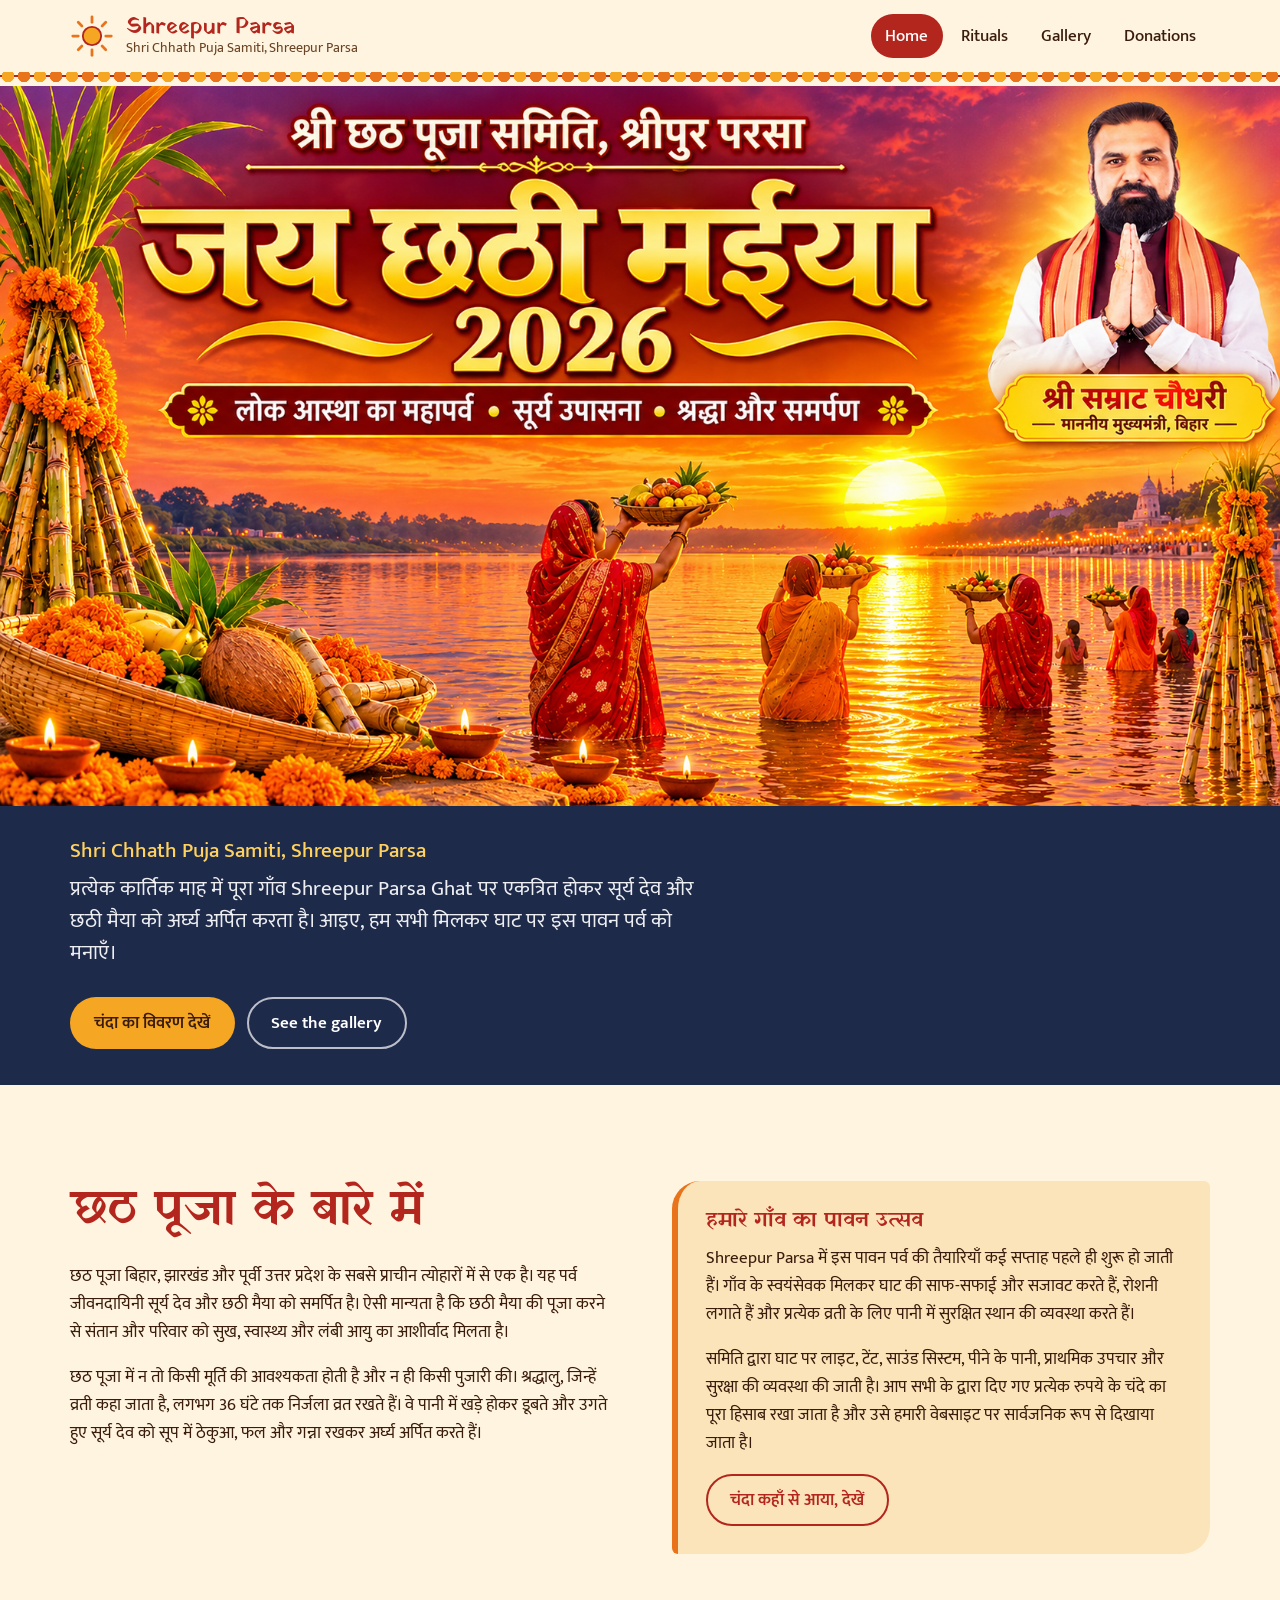
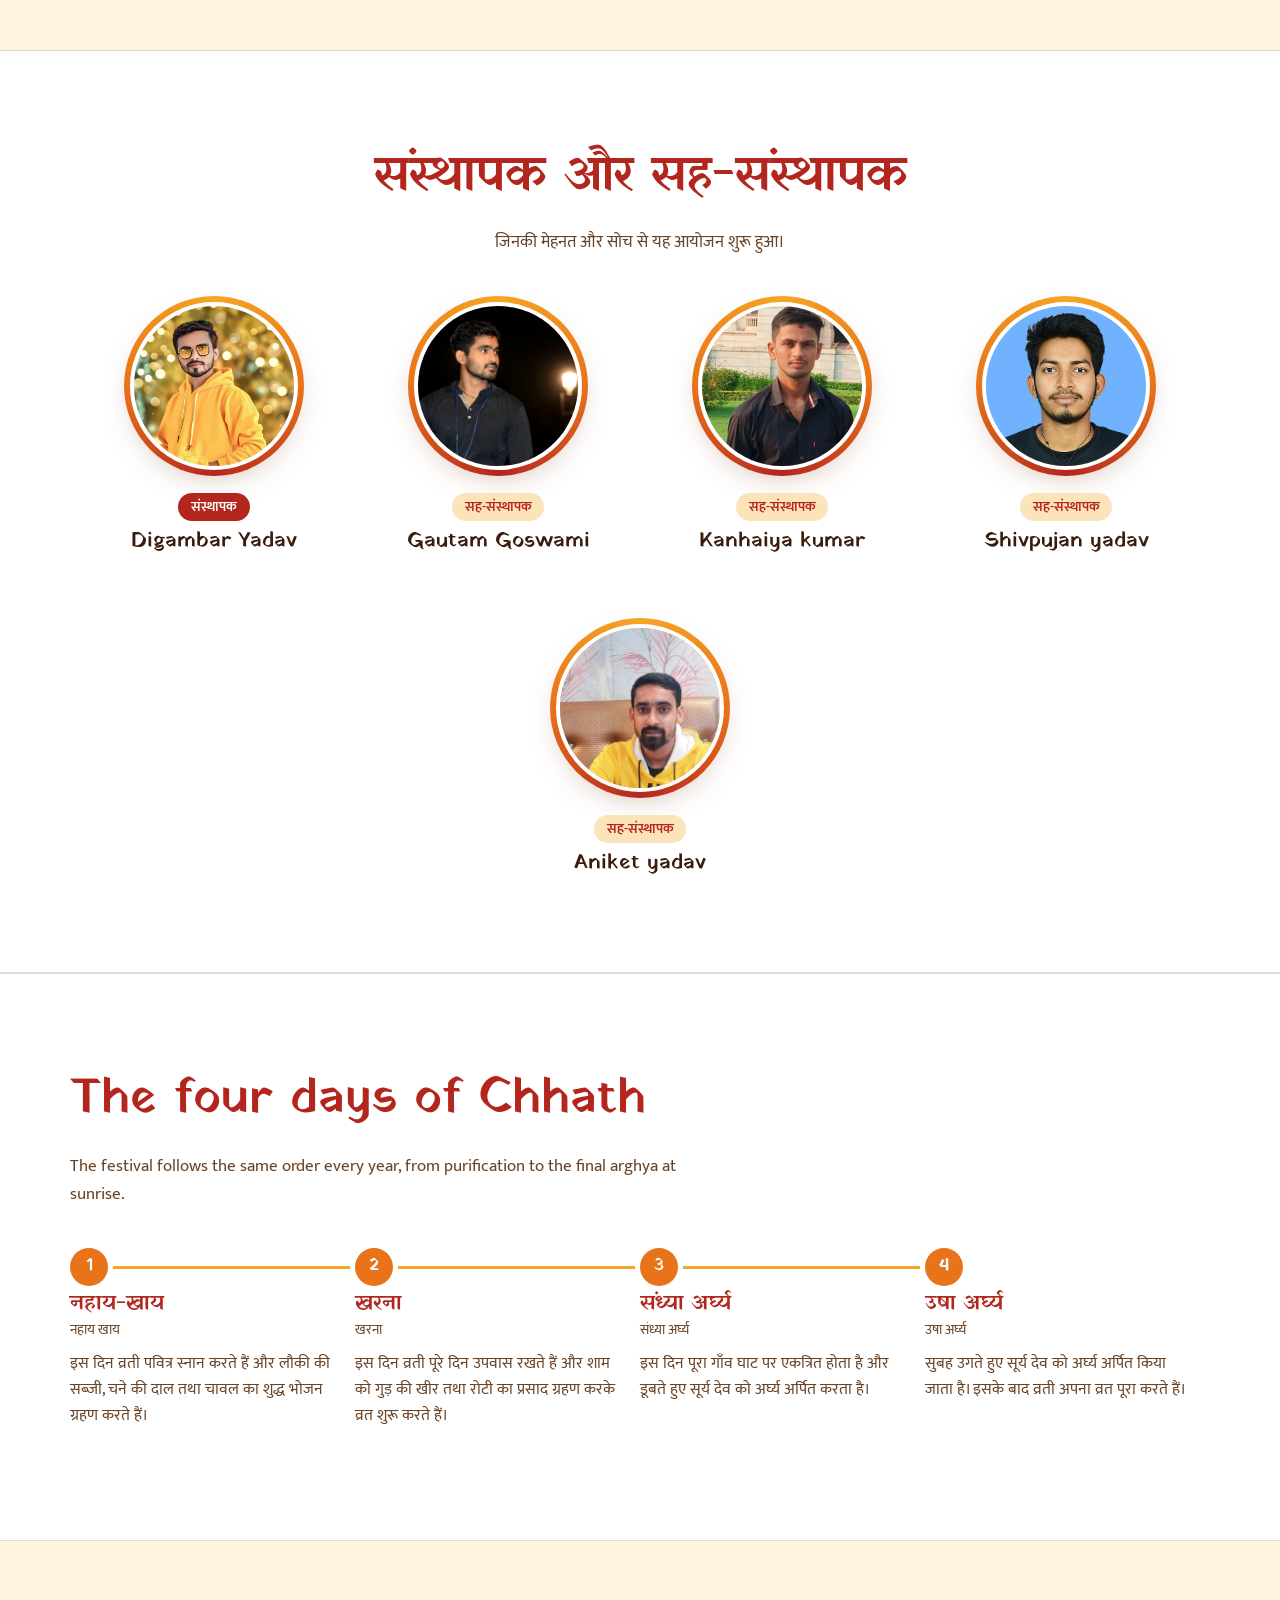
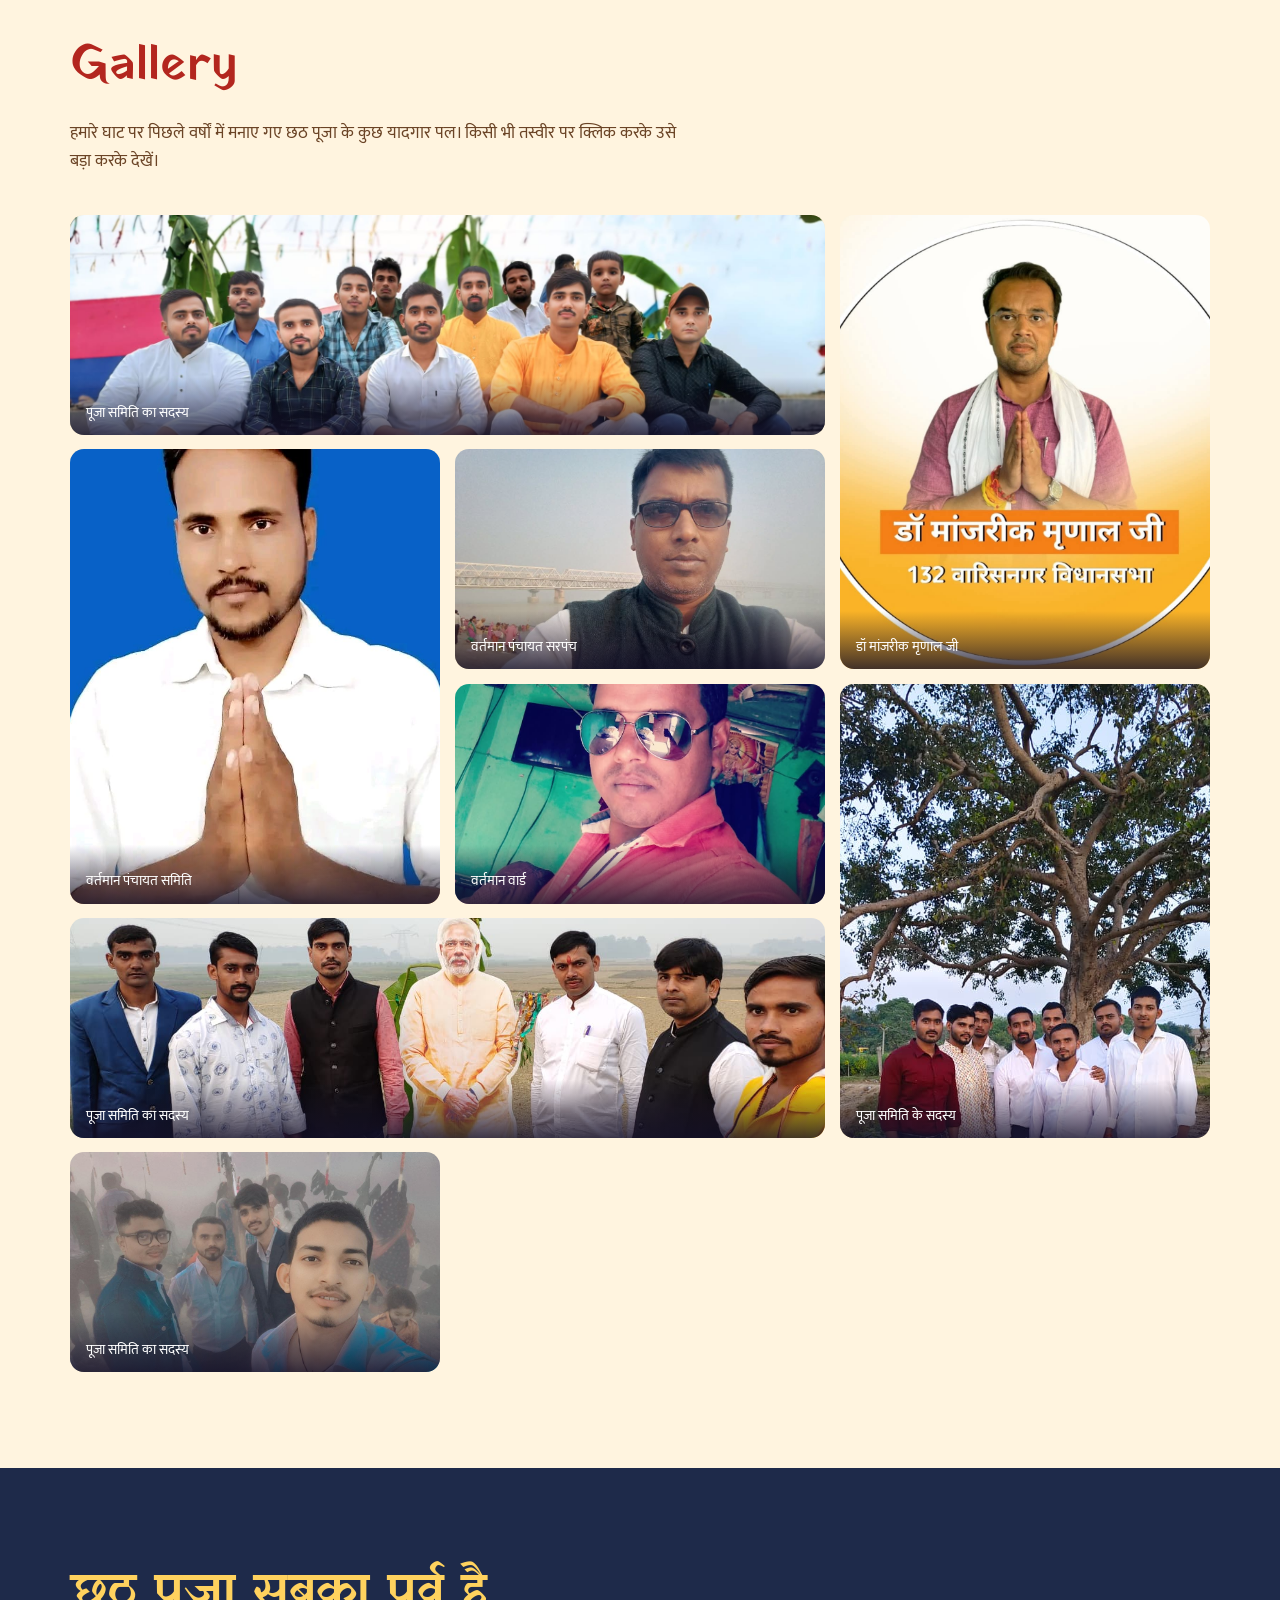
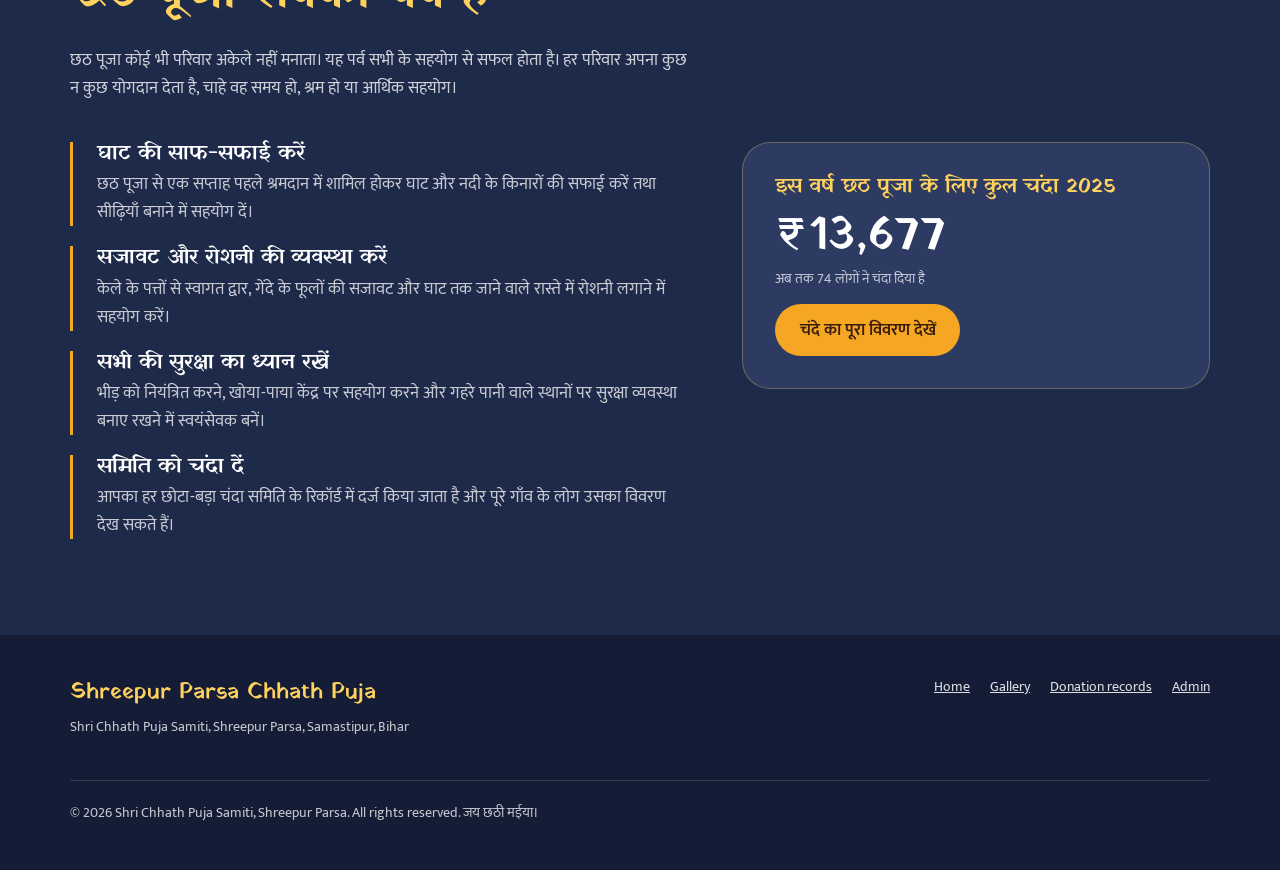
==== commit 7a722433: "Add files via upload" ====
--- a/index.html
+++ b/index.html
@@ -120,6 +120,77 @@
         </div>
       </div>
     </section>
+    <!-- ===================== FOUNDERS =====================
+         Photos: put them in the images folder with these names:
+         founder.jpg, cofounder-1.jpg, cofounder-2.jpg
+         (square photos with the face in the middle work best).
+         Change the names and roles below. -->
+    <section class="section founders" id="founders" aria-labelledby="founders-title" lang="hi">
+      <div class="container">
+        <h2 id="founders-title">संस्थापक और सह-संस्थापक</h2>
+        <p class="section-intro">जिनकी मेहनत और सोच से यह आयोजन शुरू हुआ।</p>
+
+        <div class="founder-grid">
+          <figure class="founder-card is-founder">
+            <div class="founder-photo">
+              <img src="images/founder.jpg" data-fallback-src="images/avatar.svg" alt="संस्थापक का नाम" loading="lazy">
+            </div>
+            <figcaption>
+              <span class="founder-role">संस्थापक</span>
+              <strong class="founder-name">Digambar Yadav</strong>
+            </figcaption>
+          </figure>
+
+          <figure class="founder-card">
+            <div class="founder-photo">
+              <img src="images/cofounder-1.JPG" data-fallback-src="images/avatar.svg" alt="Gautam Goswami"
+                loading="lazy" style="object-position: 25% 20%;">
+            </div>
+            <figcaption>
+              <span class="founder-role">सह-संस्थापक</span>
+              <strong class="founder-name">Gautam Goswami</strong>
+            </figcaption>
+          </figure>
+
+          <figure class="founder-card">
+            <div class="founder-photo">
+              <img src="images/cofounder-2.jpeg" data-fallback-src="images/avatar.svg" alt="Gautam Goswami"
+                loading="lazy" style="object-position: 25% 20%;">
+            </div>
+            <figcaption>
+              <span class="founder-role">सह-संस्थापक</span>
+              <strong class="founder-name">Kanhaiya kumar</strong>
+            </figcaption>
+          </figure>
+
+          <figure class="founder-card">
+            <div class="founder-photo">
+              <img src="images/cofounder-3.jpeg" data-fallback-src="images/avatar.svg" alt="Gautam Goswami"
+                loading="lazy" style="object-position: 25% 20%;">
+            </div>
+            <figcaption>
+              <span class="founder-role">सह-संस्थापक</span>
+              <strong class="founder-name">Shivpujan yadav</strong>
+            </figcaption>
+          </figure>
+
+          <figure class="founder-card">
+            <div class="founder-photo">
+              <span
+                style="display:block; width:100%; height:100%; border-radius:50%; overflow:hidden; border:4px solid #fff;">
+                <img src="images/cofounder-4.jpeg" data-fallback-src="images/avatar.svg" alt="Aniket yadav"
+                  loading="lazy" style="border:0; transform: scale(2.2); transform-origin: 52% 45%;">
+              </span>
+            </div>
+            <figcaption>
+              <span class="founder-role">सह-संस्थापक</span>
+              <strong class="founder-name">Aniket yadav</strong>
+            </figcaption>
+          </figure>
+        </div>
+      </div>
+    </section>
+
 
     <!-- ===================== FOUR DAYS ===================== -->
     <section class="section rituals" id="rituals" aria-labelledby="rituals-title">
--- a/css/style.css
+++ b/css/style.css
@@ -1334,4 +1334,100 @@
 
 .hero--poster .hero-text {
   margin-bottom: 0;
+}
+
+/* ==========================================================================
+   FOUNDERS (index.html) — round photos with names
+   ========================================================================== */
+.founders {
+  background: var(--white);
+  border-block: 1px solid var(--line);
+  text-align: center;
+}
+
+.founders .section-intro {
+  margin-inline: auto;
+}
+
+.founder-grid {
+  display: flex;
+  flex-wrap: wrap;
+  justify-content: center;
+  align-items: flex-end;
+  gap: clamp(1.5rem, 5vw, 4rem);
+}
+
+.founder-card {
+  margin: 0;
+  width: 220px;
+}
+
+/* Round photo with a marigold ring */
+.founder-photo {
+  width: 170px;
+  height: 170px;
+  margin: 0 auto 1rem;
+  padding: 6px;
+  border-radius: 50%;
+  background: conic-gradient(var(--marigold), var(--saffron), var(--sindoor), var(--saffron), var(--marigold));
+  box-shadow: var(--shadow-warm);
+}
+
+.founder-photo img {
+  width: 100%;
+  height: 100%;
+  border-radius: 50%;
+  border: 4px solid var(--white);
+  object-fit: cover;
+  object-position: center 25%;
+  /* keeps the face in view */
+  background: var(--paper-deep);
+}
+
+/* The founder's photo is a little bigger */
+.founder-card.is-founder .founder-photo {
+  width: 200px;
+  height: 200px;
+}
+
+.founder-role {
+  display: inline-block;
+  padding: 0.15rem 0.8rem;
+  margin-bottom: 0.4rem;
+  border-radius: 999px;
+  background: var(--paper-deep);
+  color: var(--sindoor);
+  font-size: var(--step--1);
+  font-weight: 600;
+}
+
+.founder-card.is-founder .founder-role {
+  background: var(--sindoor);
+  color: var(--white);
+}
+
+.founder-name {
+  display: block;
+  font-family: var(--font-display);
+  font-weight: 400;
+  font-size: var(--step-1);
+  color: var(--ink);
+  line-height: 1.3;
+}
+
+@media (max-width: 640px) {
+  .founder-grid {
+    align-items: center;
+  }
+
+  .founder-card {
+    width: 100%;
+    max-width: 260px;
+  }
+}
+
+/* All founder photos the same size */
+.founder-card .founder-photo {
+  width: 180px !important;
+  height: 180px !important;
 }
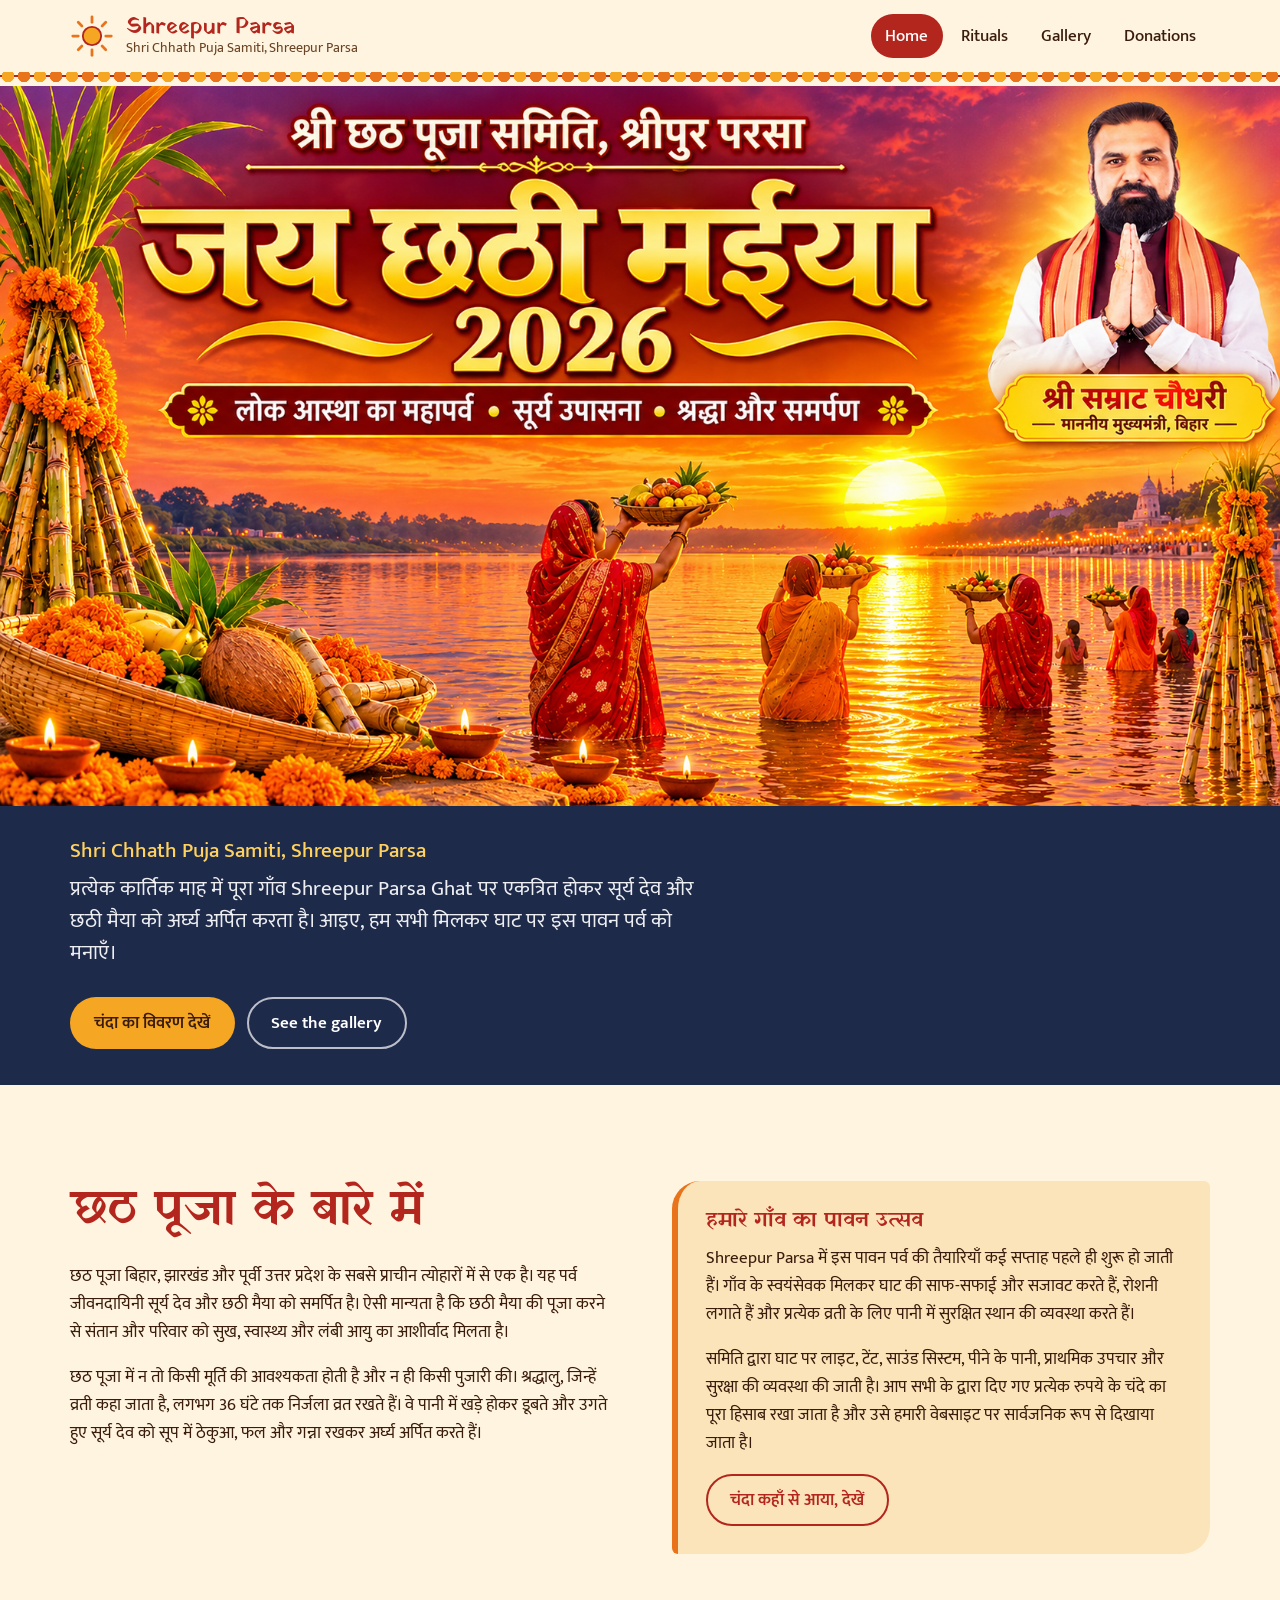
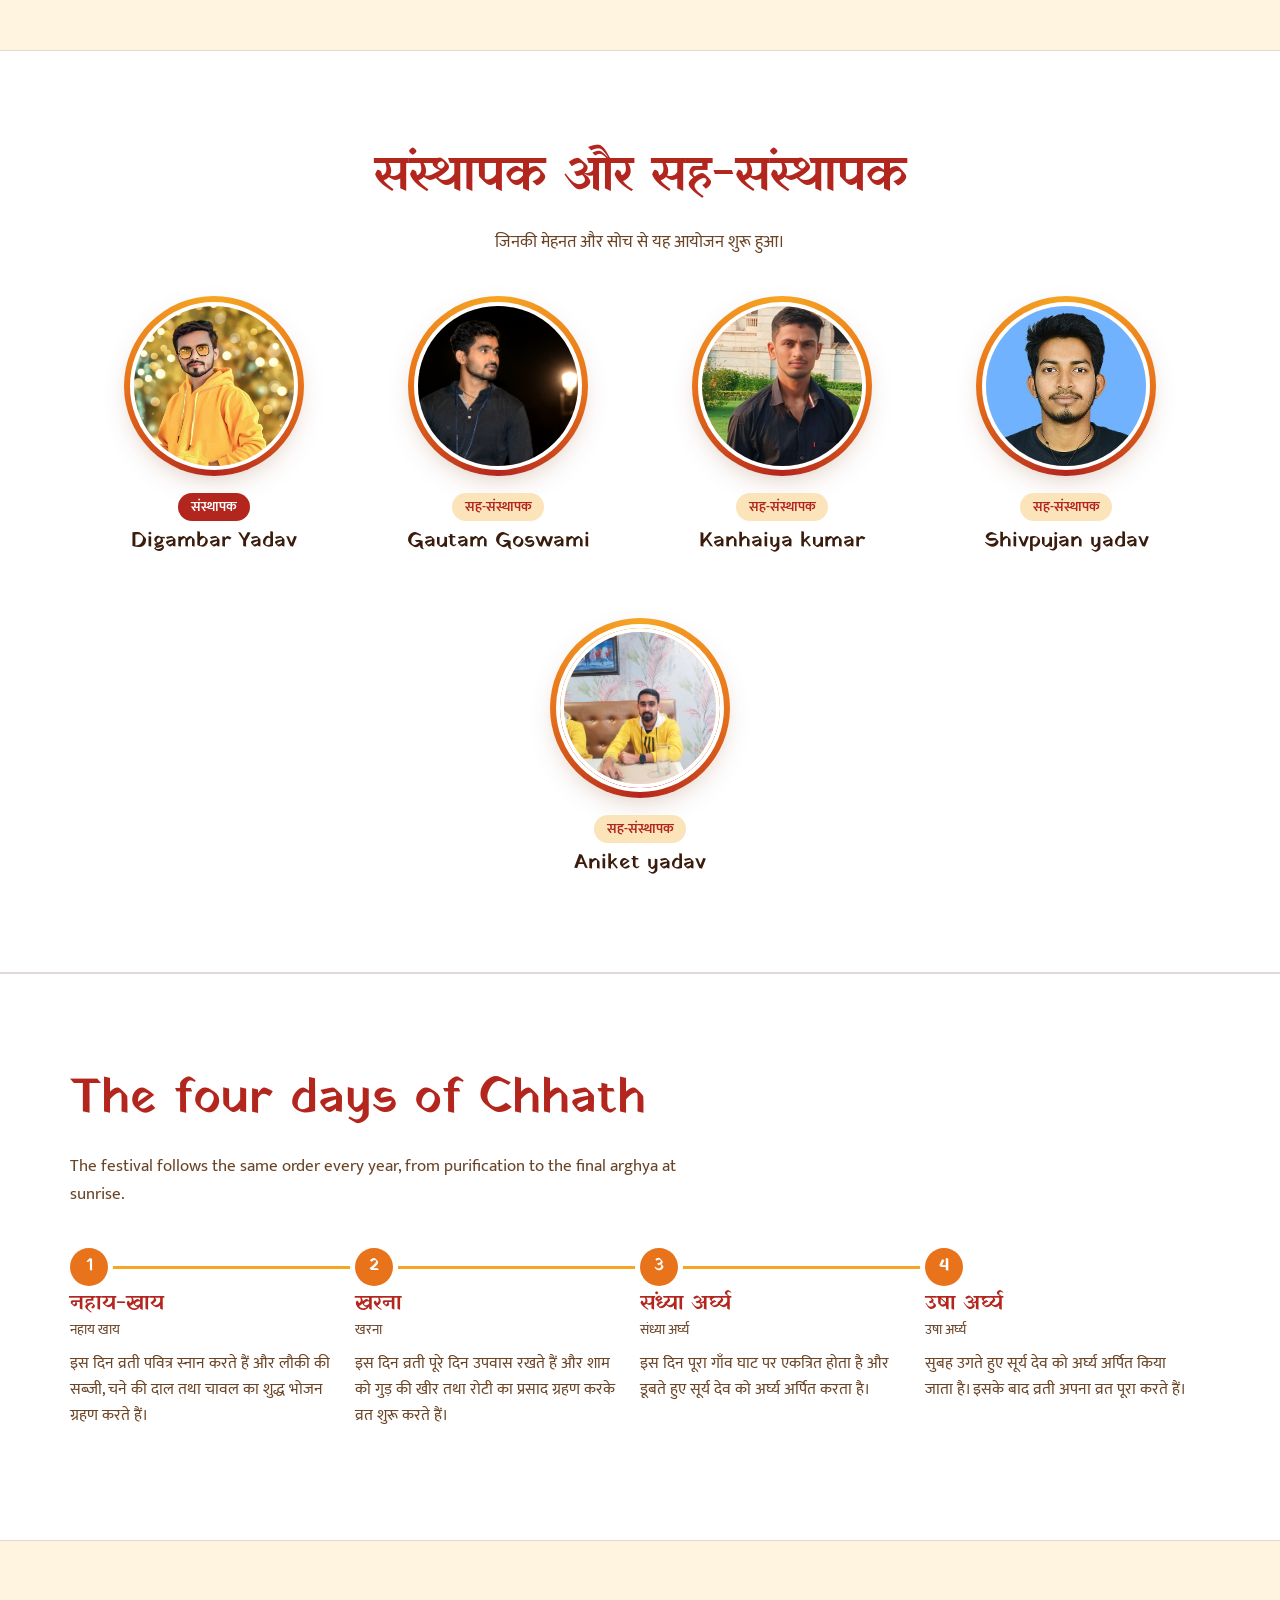
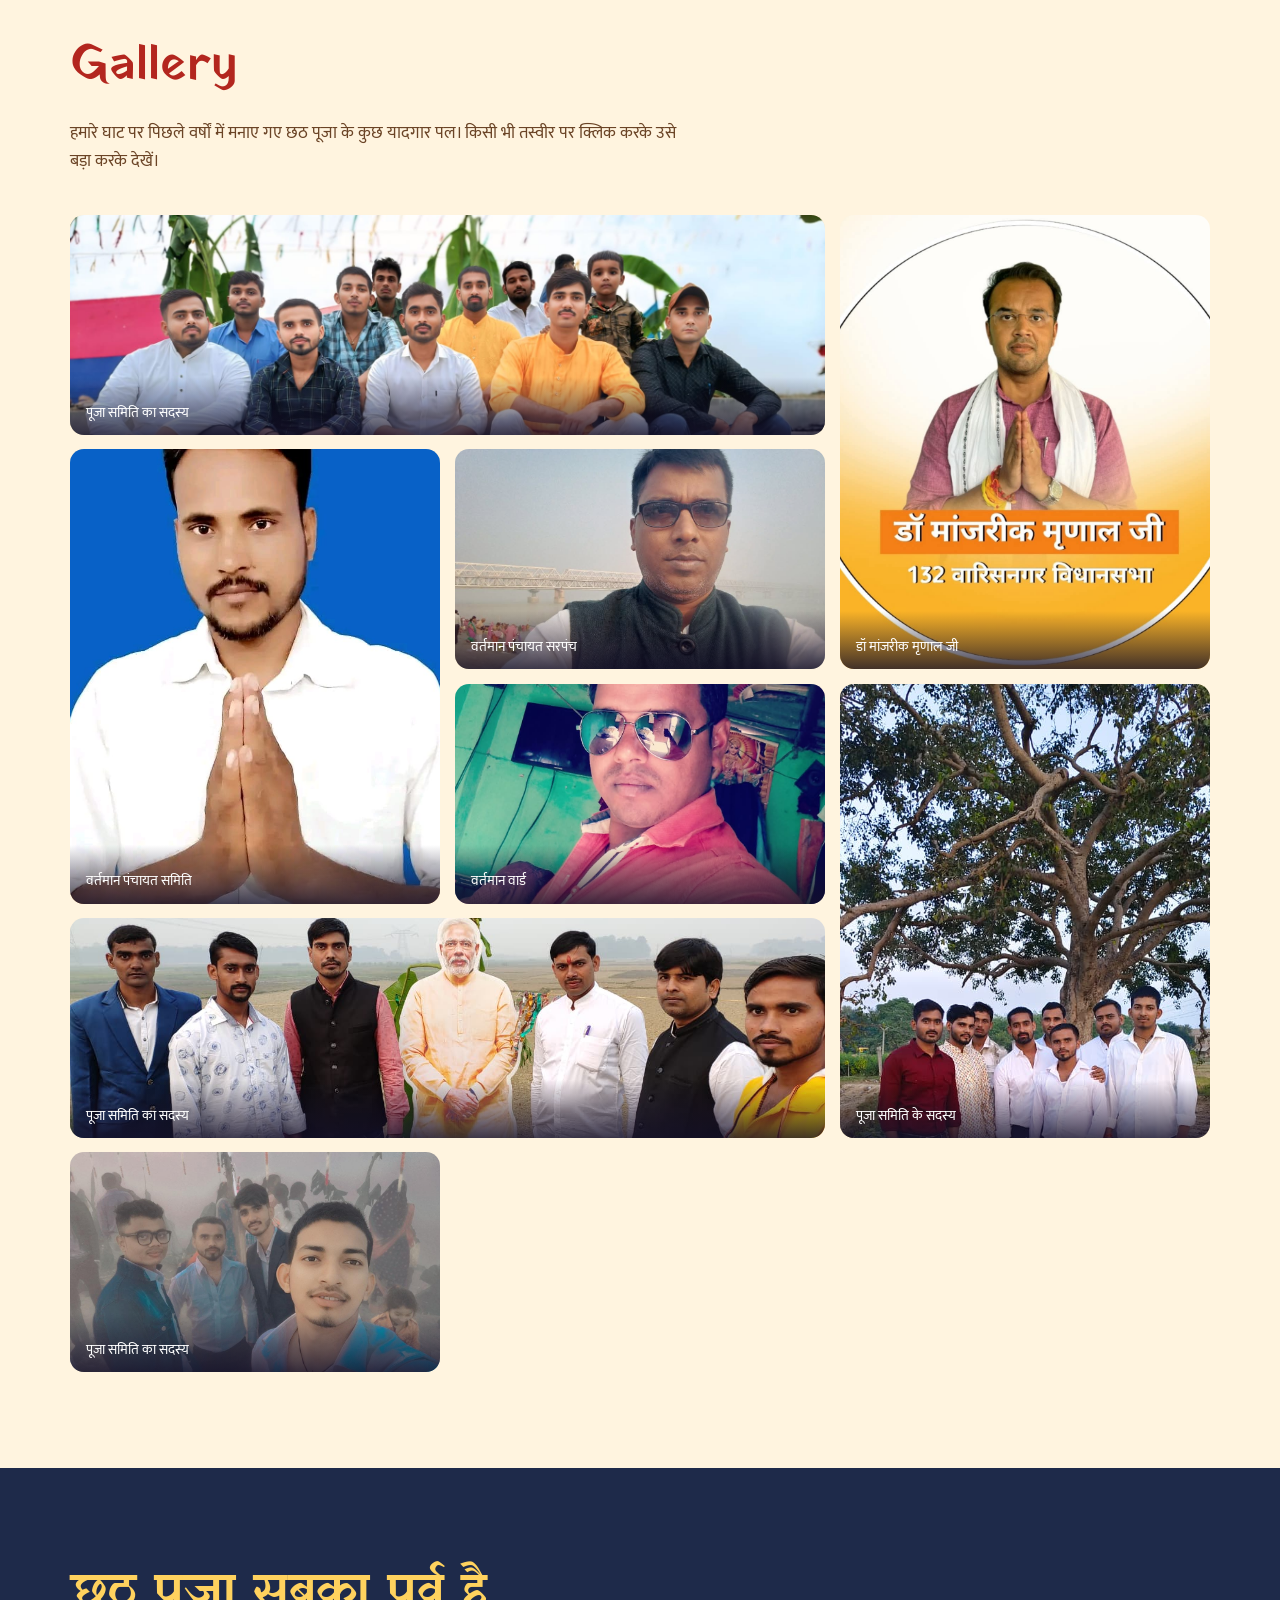
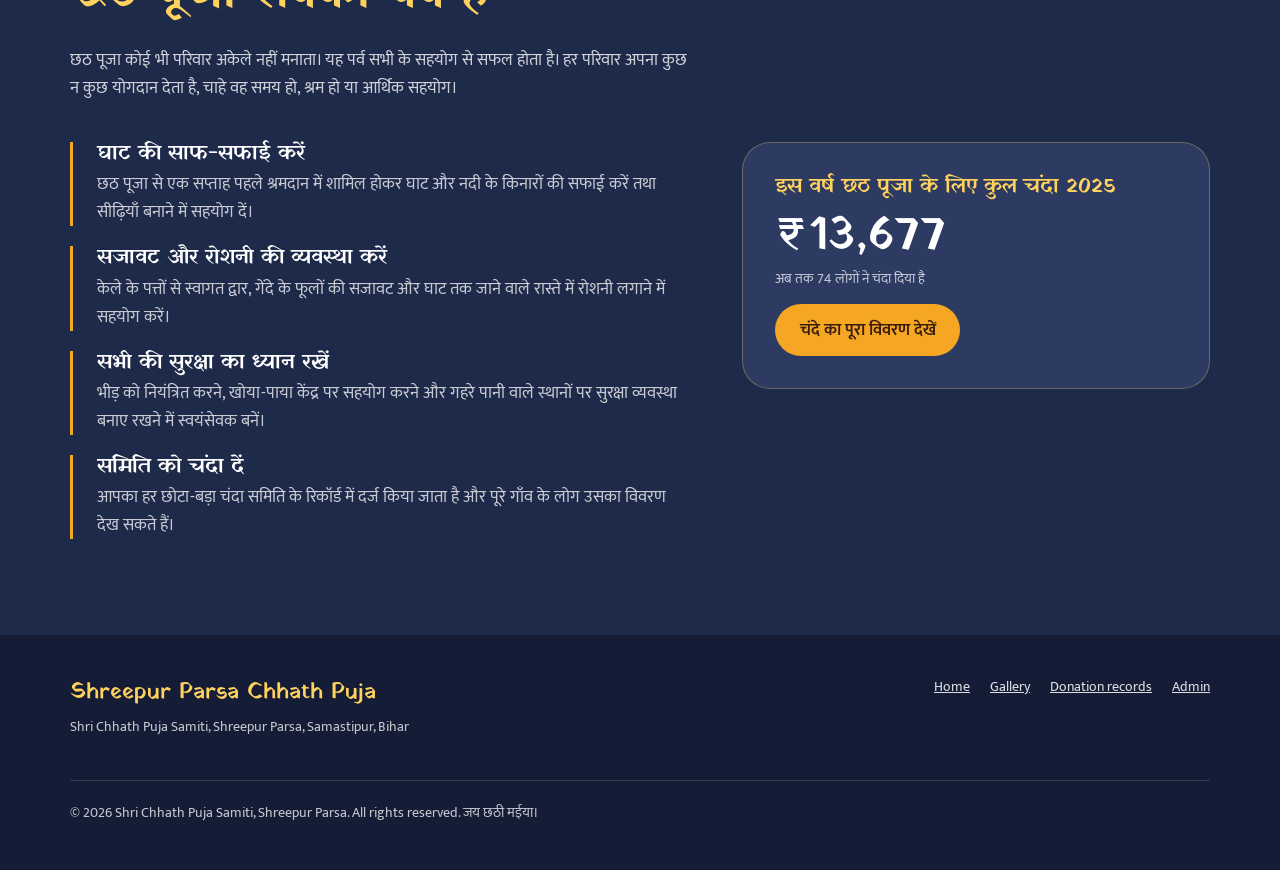
==== commit 70a7bff4: "Add files via upload" ====
--- a/index.html
+++ b/index.html
@@ -179,7 +179,7 @@
               <span
                 style="display:block; width:100%; height:100%; border-radius:50%; overflow:hidden; border:4px solid #fff;">
                 <img src="images/cofounder-4.jpeg" data-fallback-src="images/avatar.svg" alt="Aniket yadav"
-                  loading="lazy" style="border:0; transform: scale(2.2); transform-origin: 52% 45%;">
+                  loading="lazy" style="object-position: 25% 20%;">
               </span>
             </div>
             <figcaption>
@@ -386,6 +386,7 @@
   </dialog>
 
   <script src="js/main.js" defer></script>
+  <script src="js/gallery.js" defer></script>
 </body>
 
 </html>
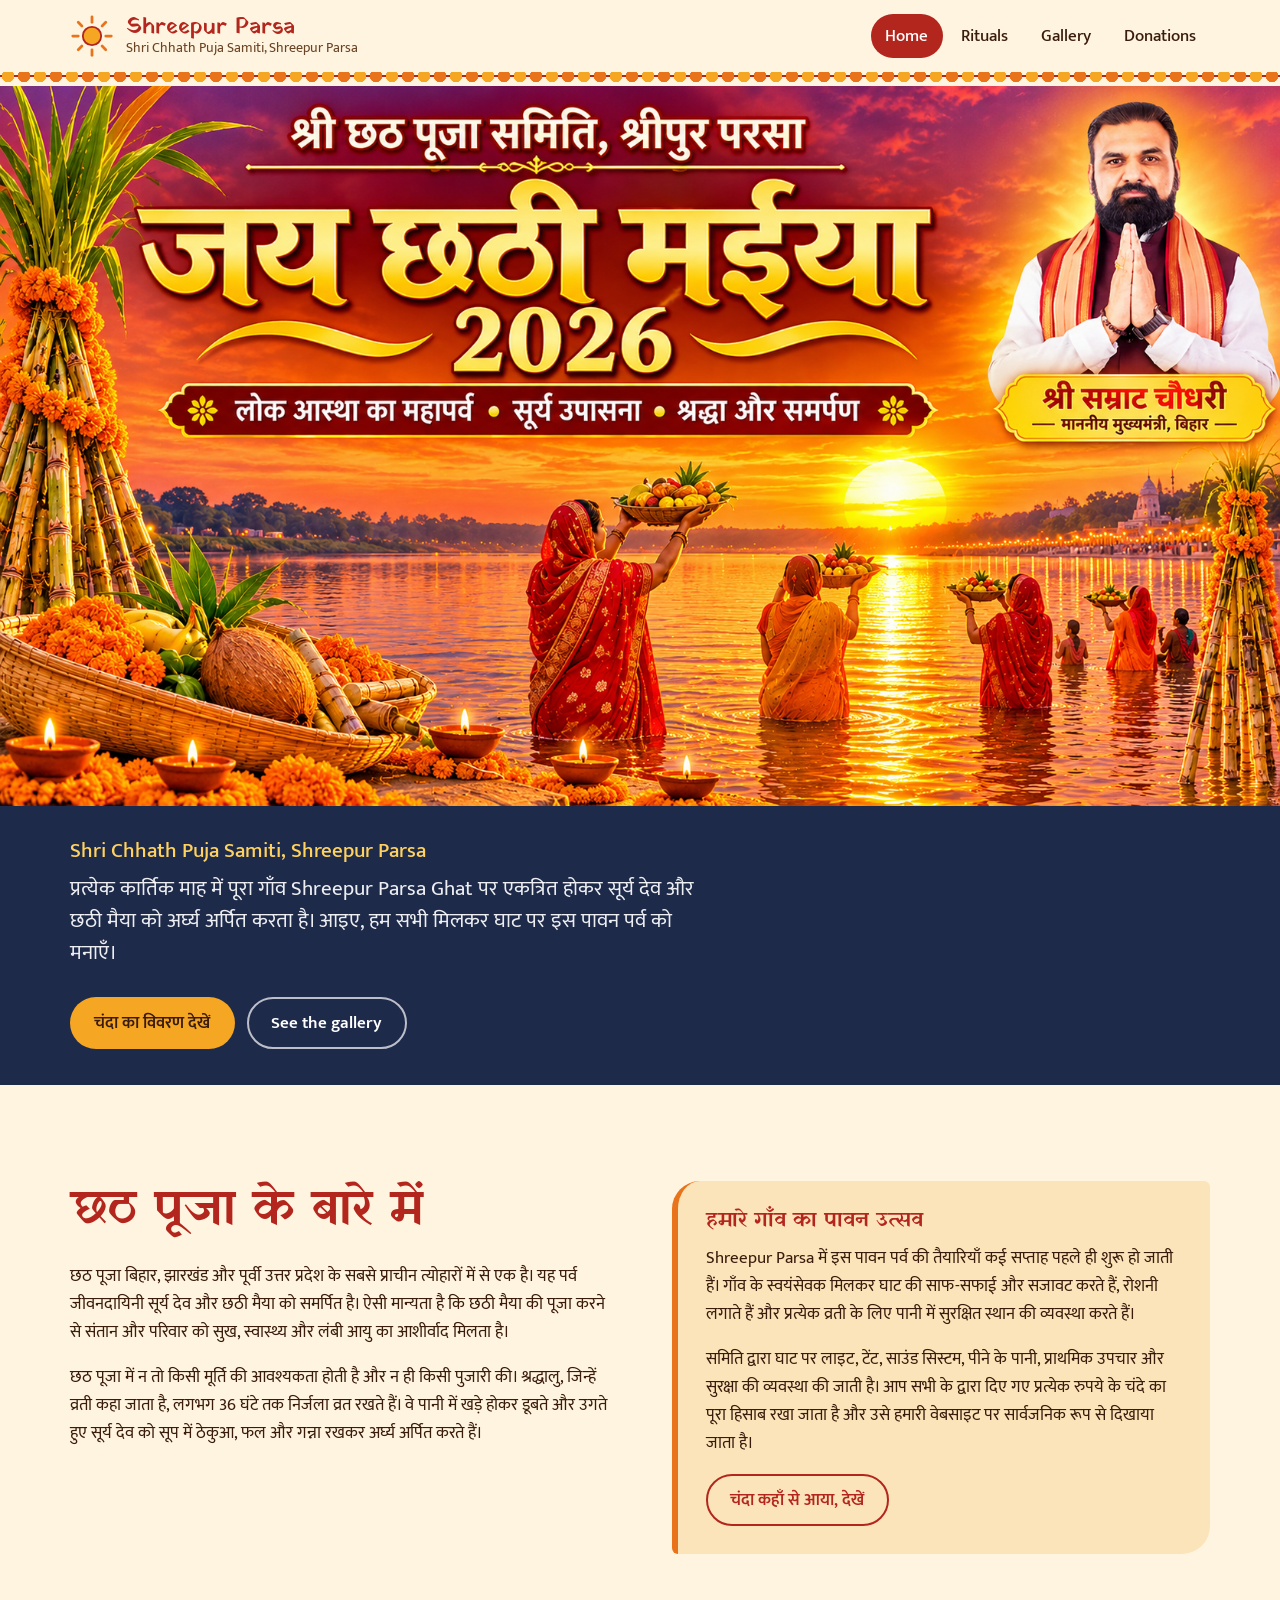
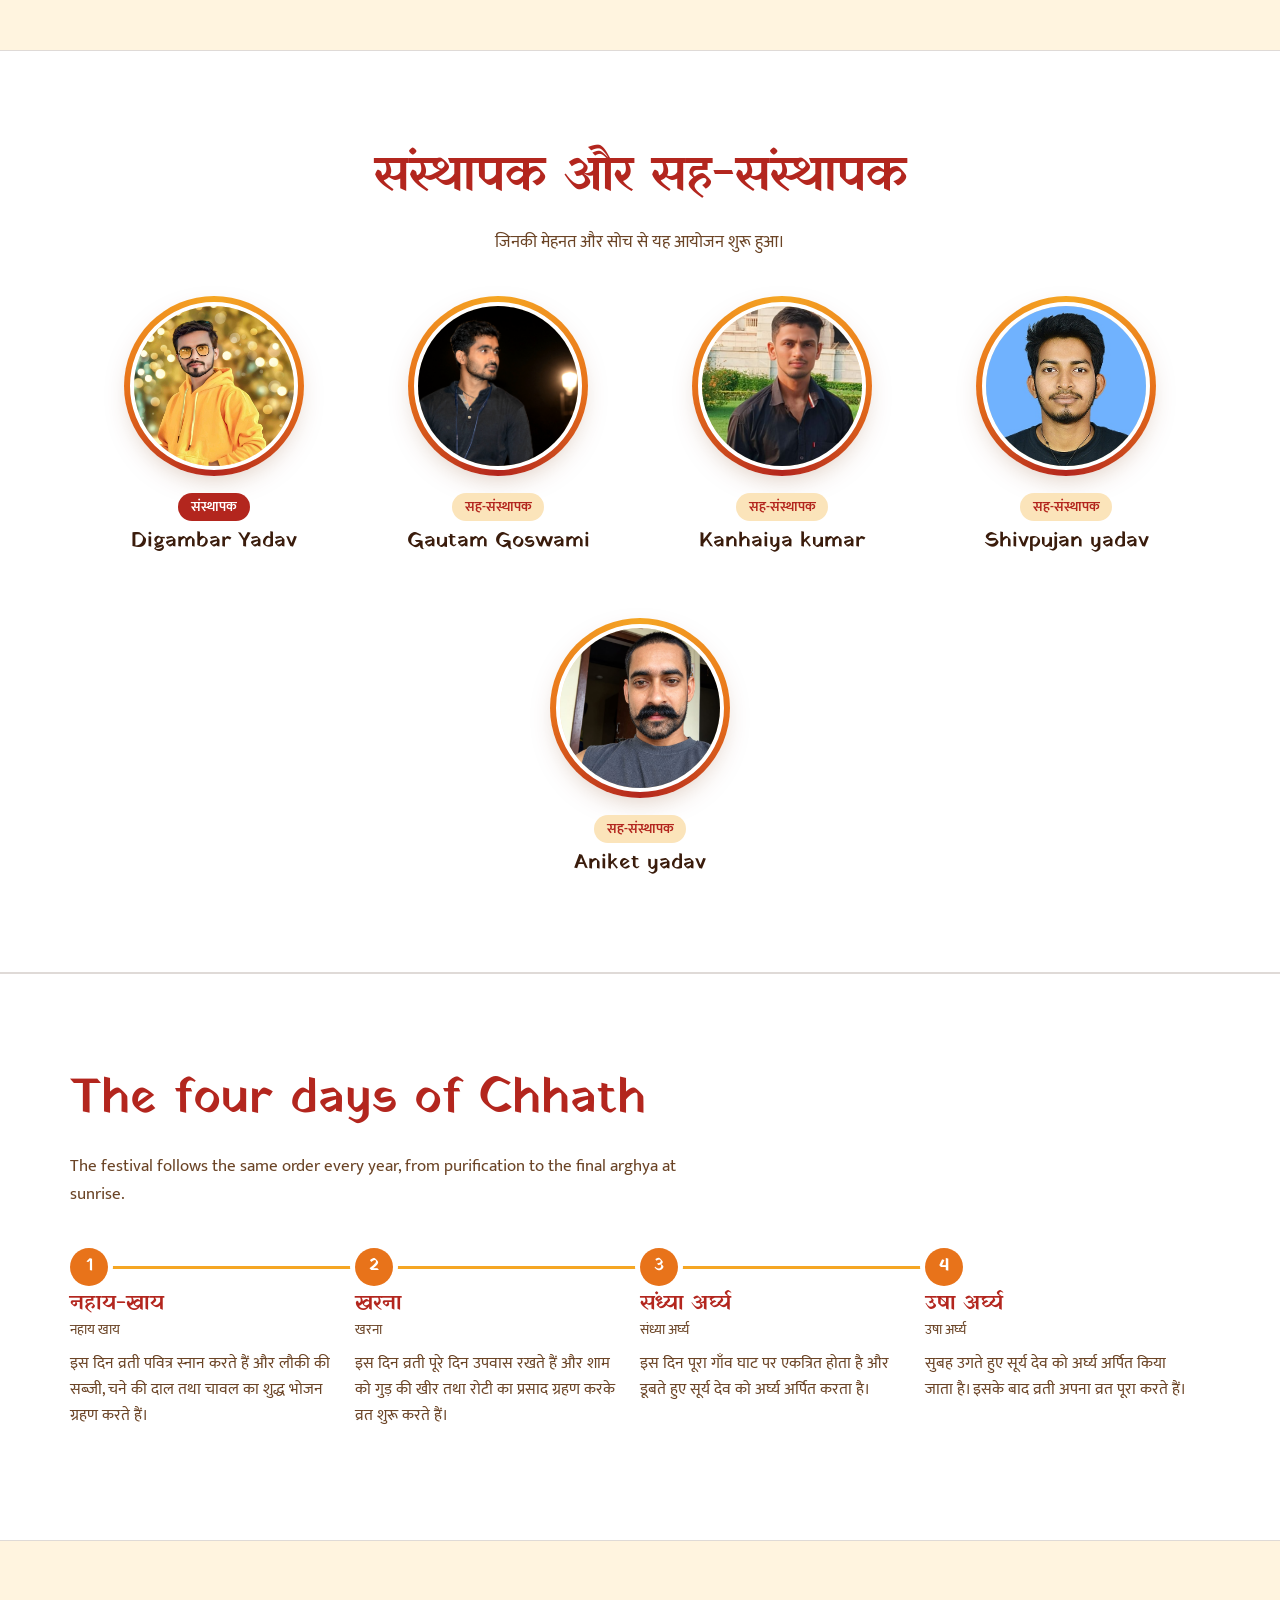
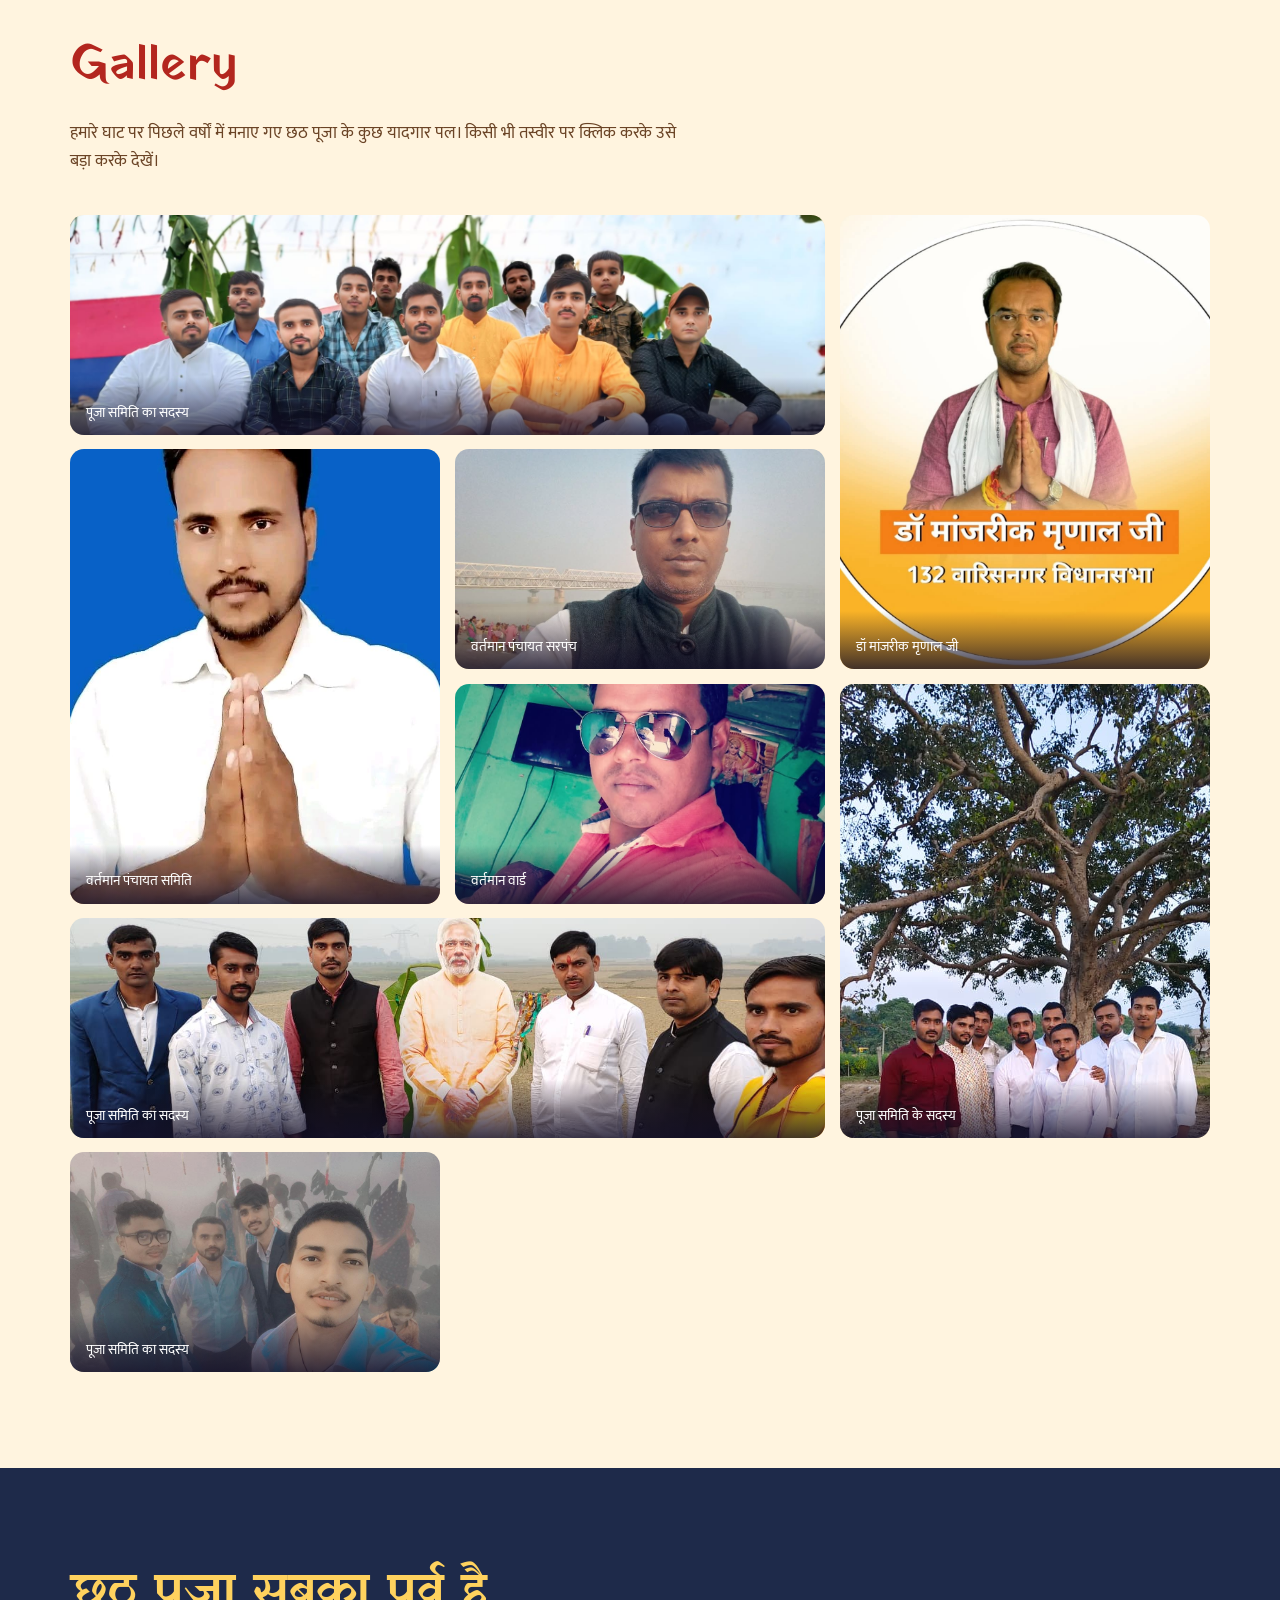
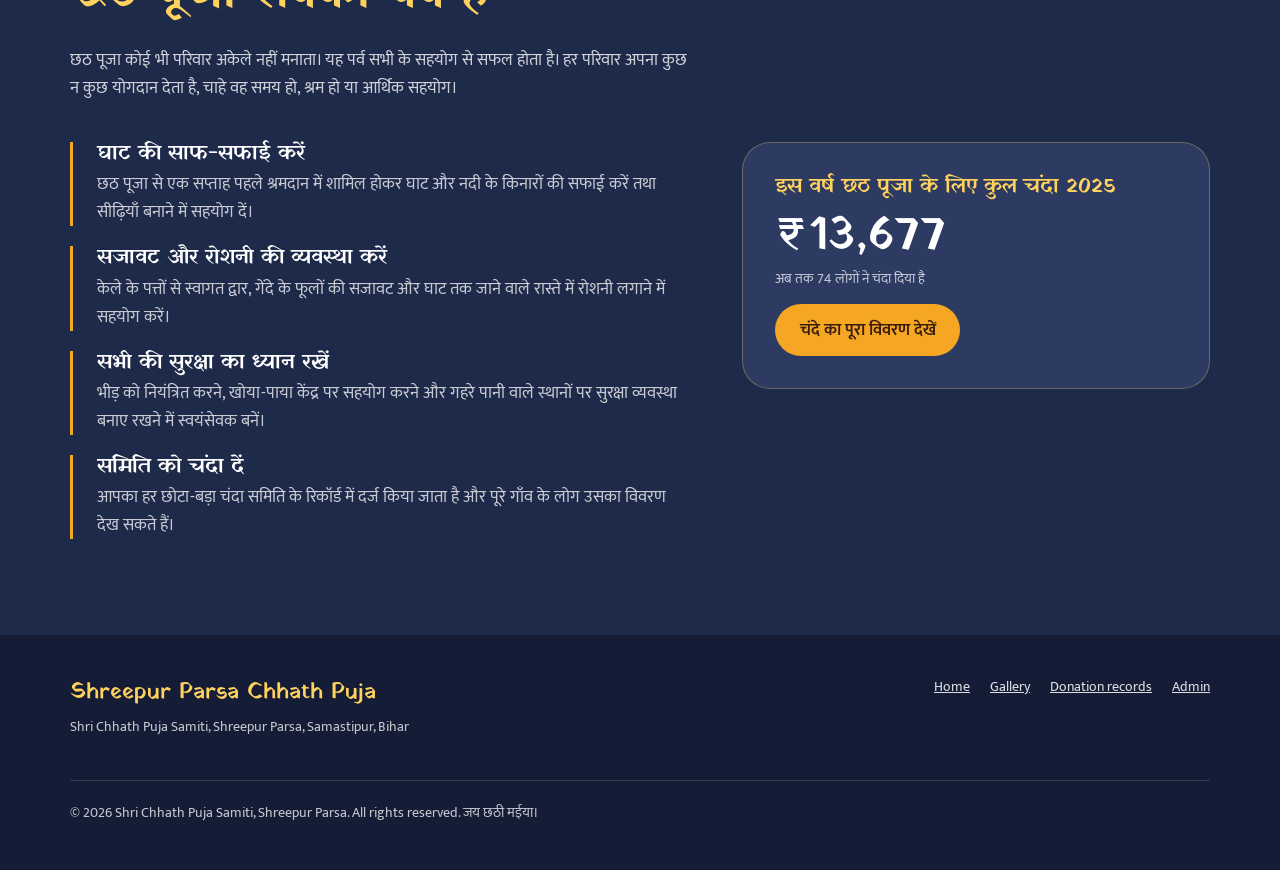
==== commit 76aed838: "Add files via upload" ====
--- a/index.html
+++ b/index.html
@@ -176,11 +176,8 @@
 
           <figure class="founder-card">
             <div class="founder-photo">
-              <span
-                style="display:block; width:100%; height:100%; border-radius:50%; overflow:hidden; border:4px solid #fff;">
-                <img src="images/cofounder-4.jpeg" data-fallback-src="images/avatar.svg" alt="Aniket yadav"
-                  loading="lazy" style="object-position: 25% 20%;">
-              </span>
+              <img src="images/cofounder-4.jpeg?v=2" data-fallback-src="images/avatar.svg" alt="Aniket yadav"
+                loading="lazy" style="object-position: 25% 20%;">
             </div>
             <figcaption>
               <span class="founder-role">सह-संस्थापक</span>
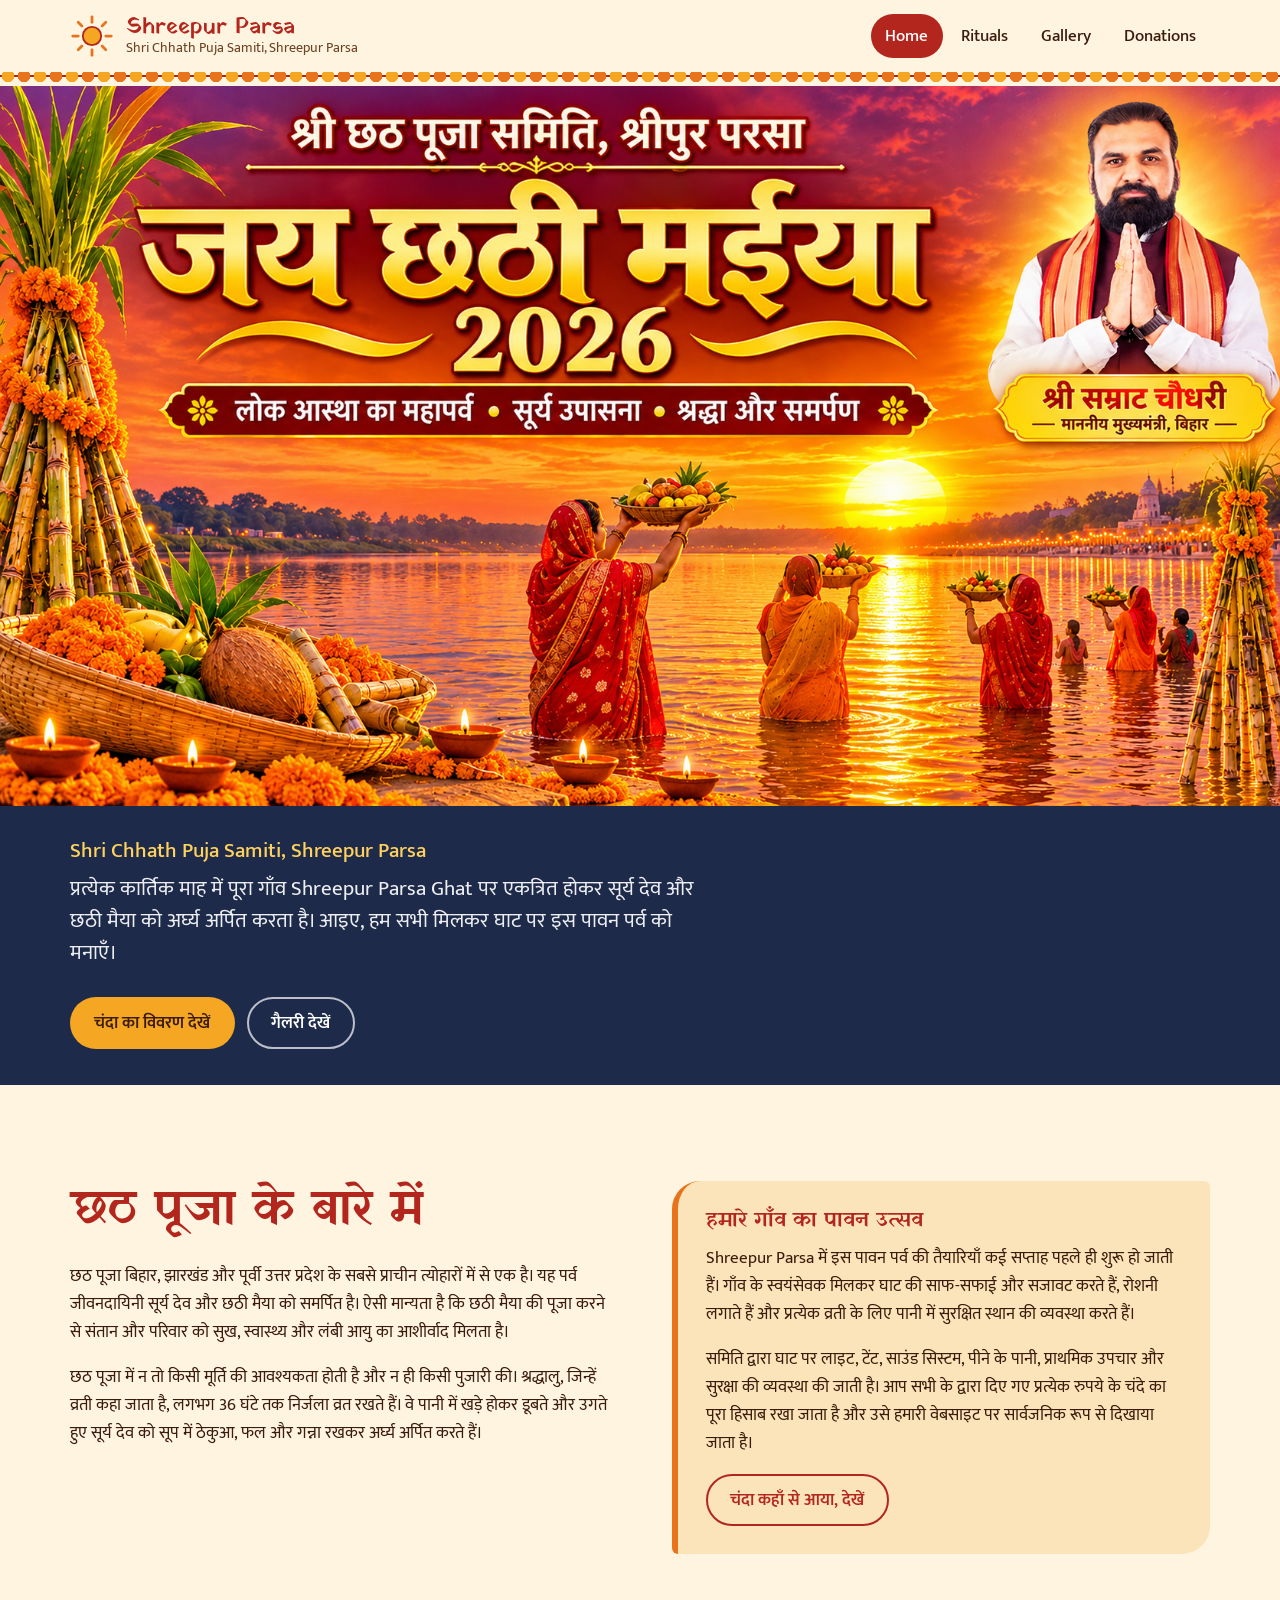
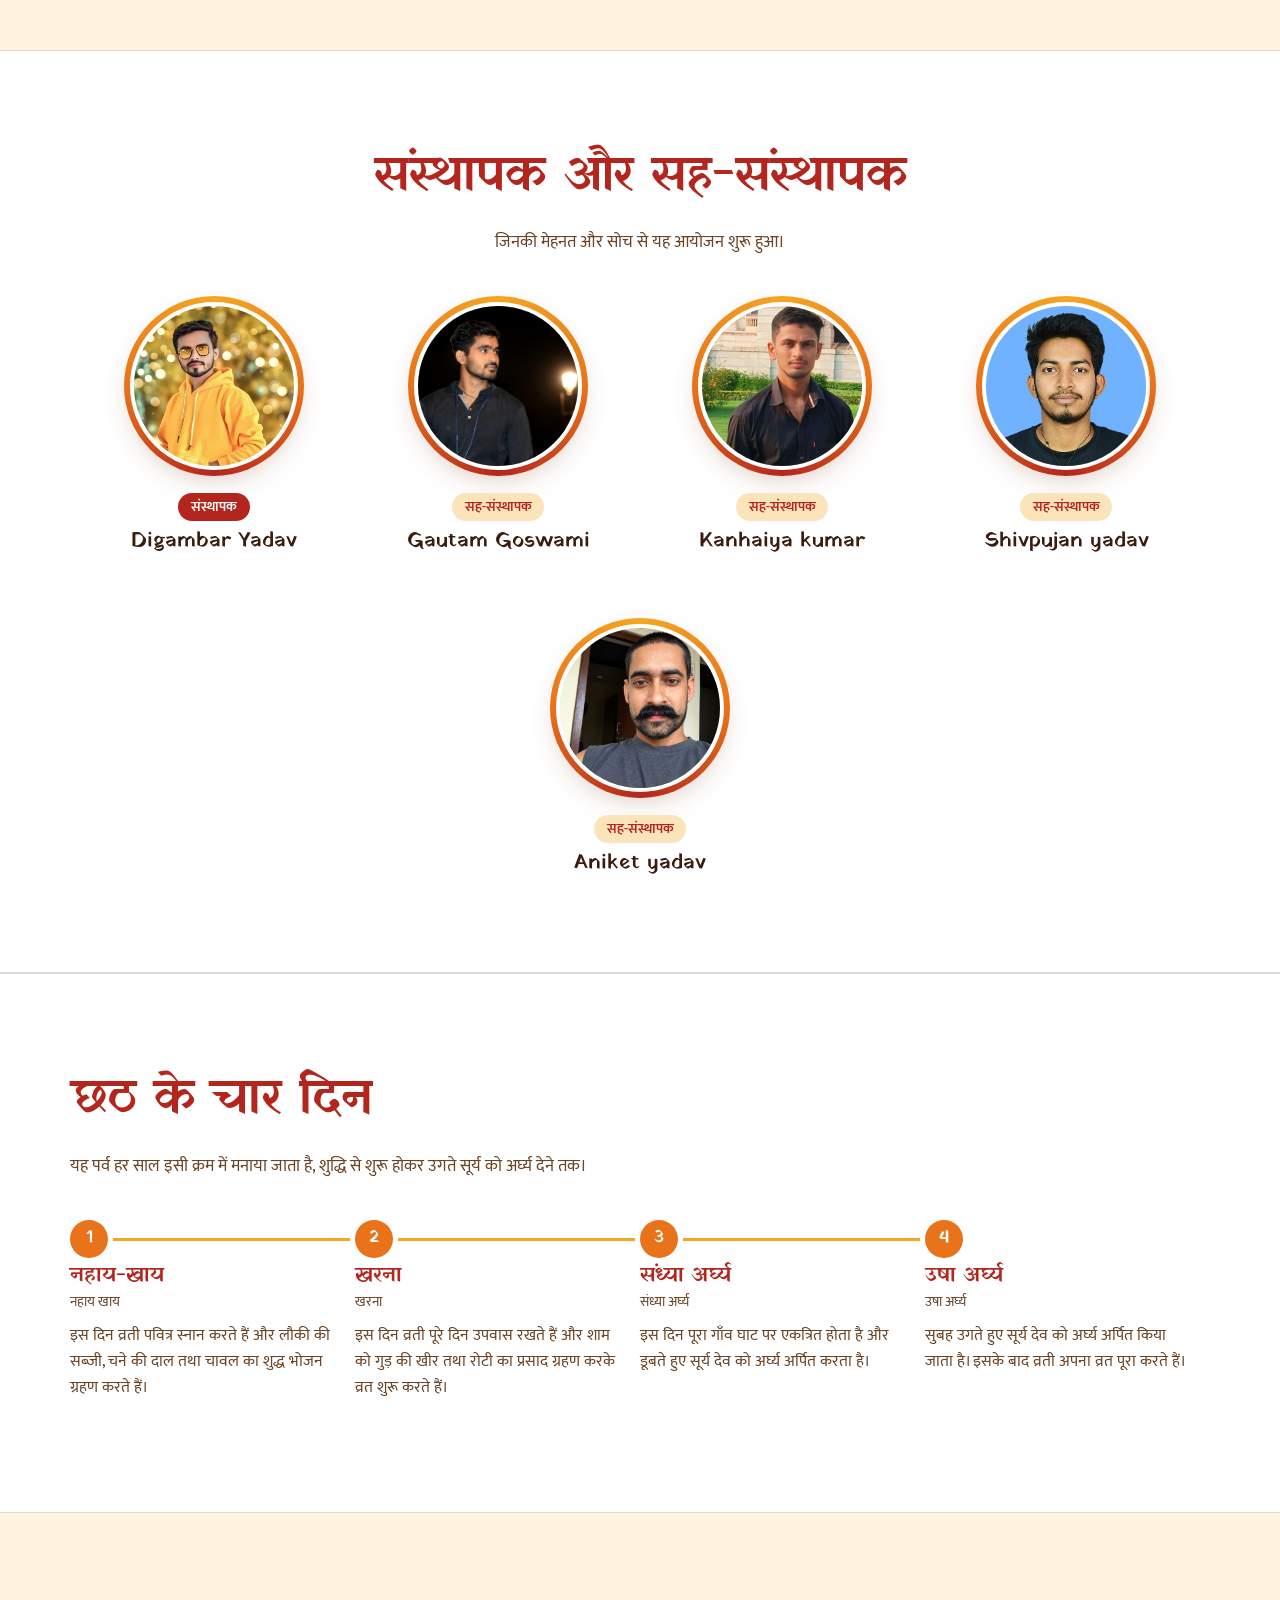
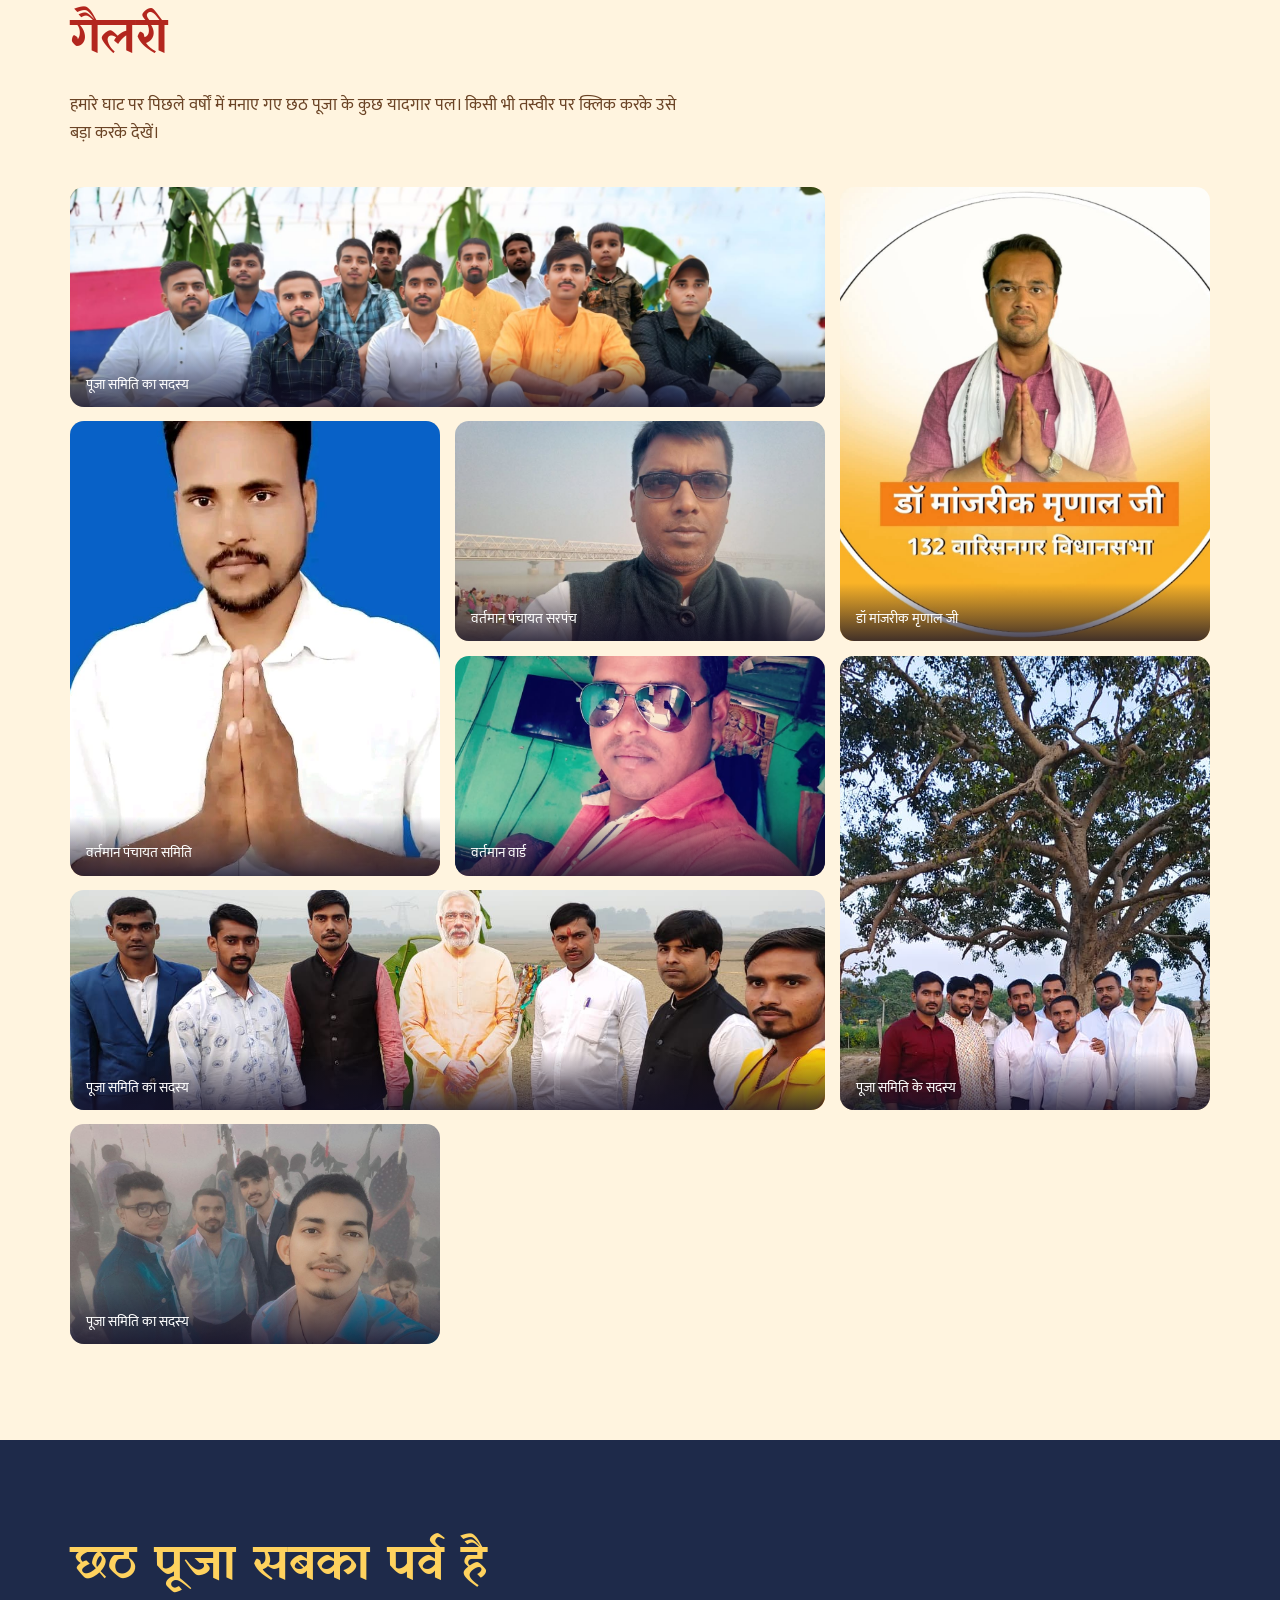
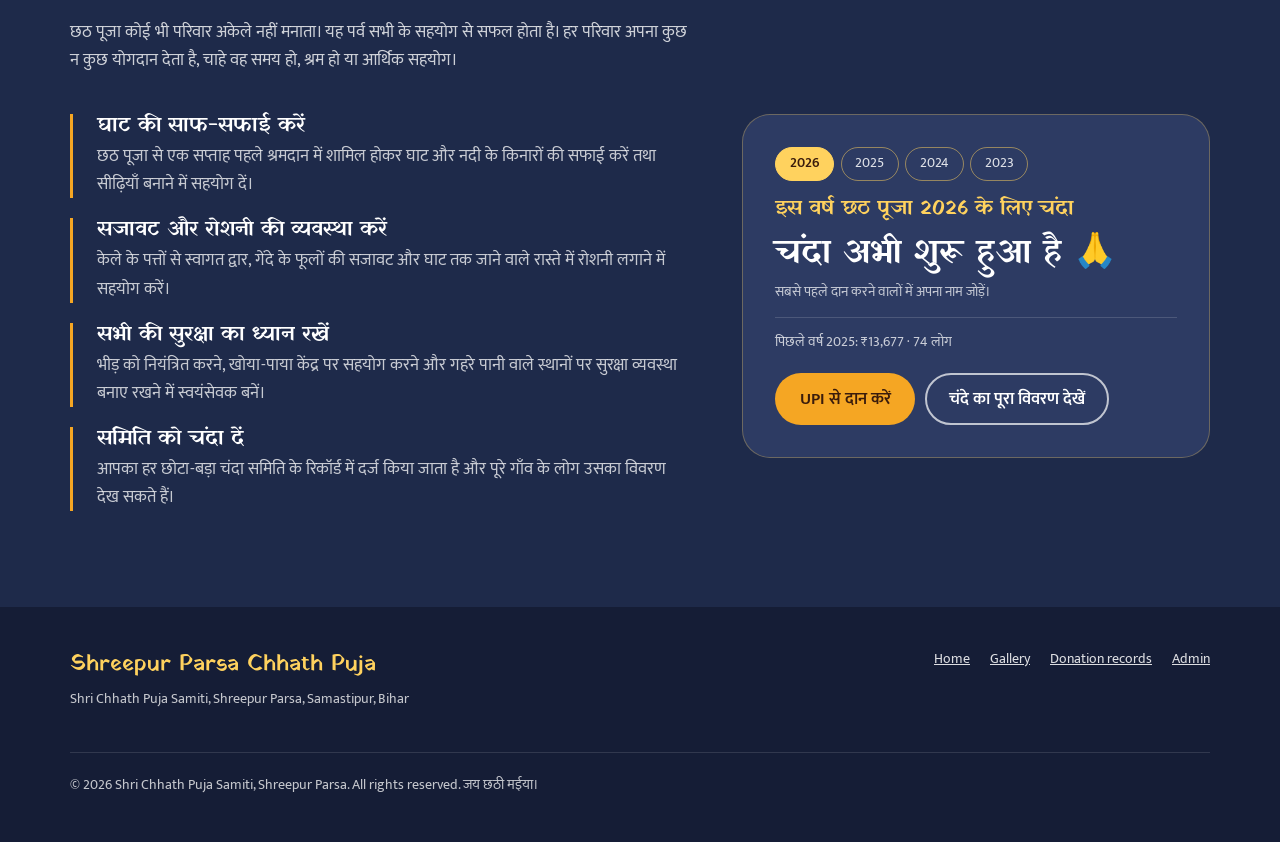
==== commit 7fa60bb0: "Add files via upload" ====
--- a/index.html
+++ b/index.html
@@ -5,6 +5,16 @@
   <meta charset="UTF-8">
   <meta name="viewport" content="width=device-width, initial-scale=1">
   <title>Chhath Puja | Shreepur Parsa</title>
+  <meta property="og:type" content="website">
+  <meta property="og:site_name" content="श्रीपुर परसा छठ पूजा">
+  <meta property="og:title" content="जय छठी मईया — श्री छठ पूजा समिति, श्रीपुर परसा">
+  <meta property="og:description" content="दान सूची, खर्चे का पूरा हिसाब, UPI से दान और घाट की तस्वीरें।">
+  <meta property="og:url" content="https://shreepurparsa.github.io/">
+  <meta property="og:image" content="https://shreepurparsa.github.io/images/og-image.jpg">
+  <meta property="og:image:width" content="1200">
+  <meta property="og:image:height" content="630">
+  <meta property="og:locale" content="hi_IN">
+  <meta name="twitter:card" content="summary_large_image">
   <meta name="description"
     content="Chhath Puja celebration of our village: rituals, photo gallery, community participation and transparent donation records.">
 
@@ -79,7 +89,7 @@
         </p>
         <div class="hero-actions">
           <a class="btn btn-gold" href="donation.html">चंदा का विवरण देखें</a>
-          <a class="btn btn-light-outline" href="#gallery">See the gallery</a>
+          <a class="btn btn-light-outline" href="#gallery">गैलरी देखें</a>
         </div>
       </div>
     </section>
@@ -192,9 +202,9 @@
     <!-- ===================== FOUR DAYS ===================== -->
     <section class="section rituals" id="rituals" aria-labelledby="rituals-title">
       <div class="container">
-        <h2 id="rituals-title">The four days of Chhath</h2>
-        <p class="section-intro">The festival follows the same order every year, from purification to the final arghya
-          at sunrise.</p>
+        <h2 id="rituals-title">छठ के चार दिन</h2>
+        <p class="section-intro">यह पर्व हर साल इसी क्रम में मनाया जाता है, शुद्धि से शुरू होकर उगते सूर्य को अर्घ्य
+          देने तक।</p>
 
         <ol class="ritual-steps">
           <li class="ritual-step">
@@ -227,7 +237,7 @@
          where each photo appears. "is-wide" = 2 columns wide, "is-tall" = 2 rows tall. -->
     <section class="section" id="gallery" aria-labelledby="gallery-title">
       <div class="container">
-        <h2 id="gallery-title">Gallery</h2>
+        <h2 id="gallery-title">गैलरी</h2>
         <p class="section-intro">हमारे घाट पर पिछले वर्षों में मनाए गए छठ पूजा के कुछ यादगार पल। किसी भी तस्वीर पर क्लिक
           करके उसे बड़ा करके देखें।</p>
 
@@ -383,6 +393,7 @@
   </dialog>
 
   <script src="js/main.js" defer></script>
+  <script src="js/share.js" defer></script>
   <script src="js/gallery.js" defer></script>
 </body>
 
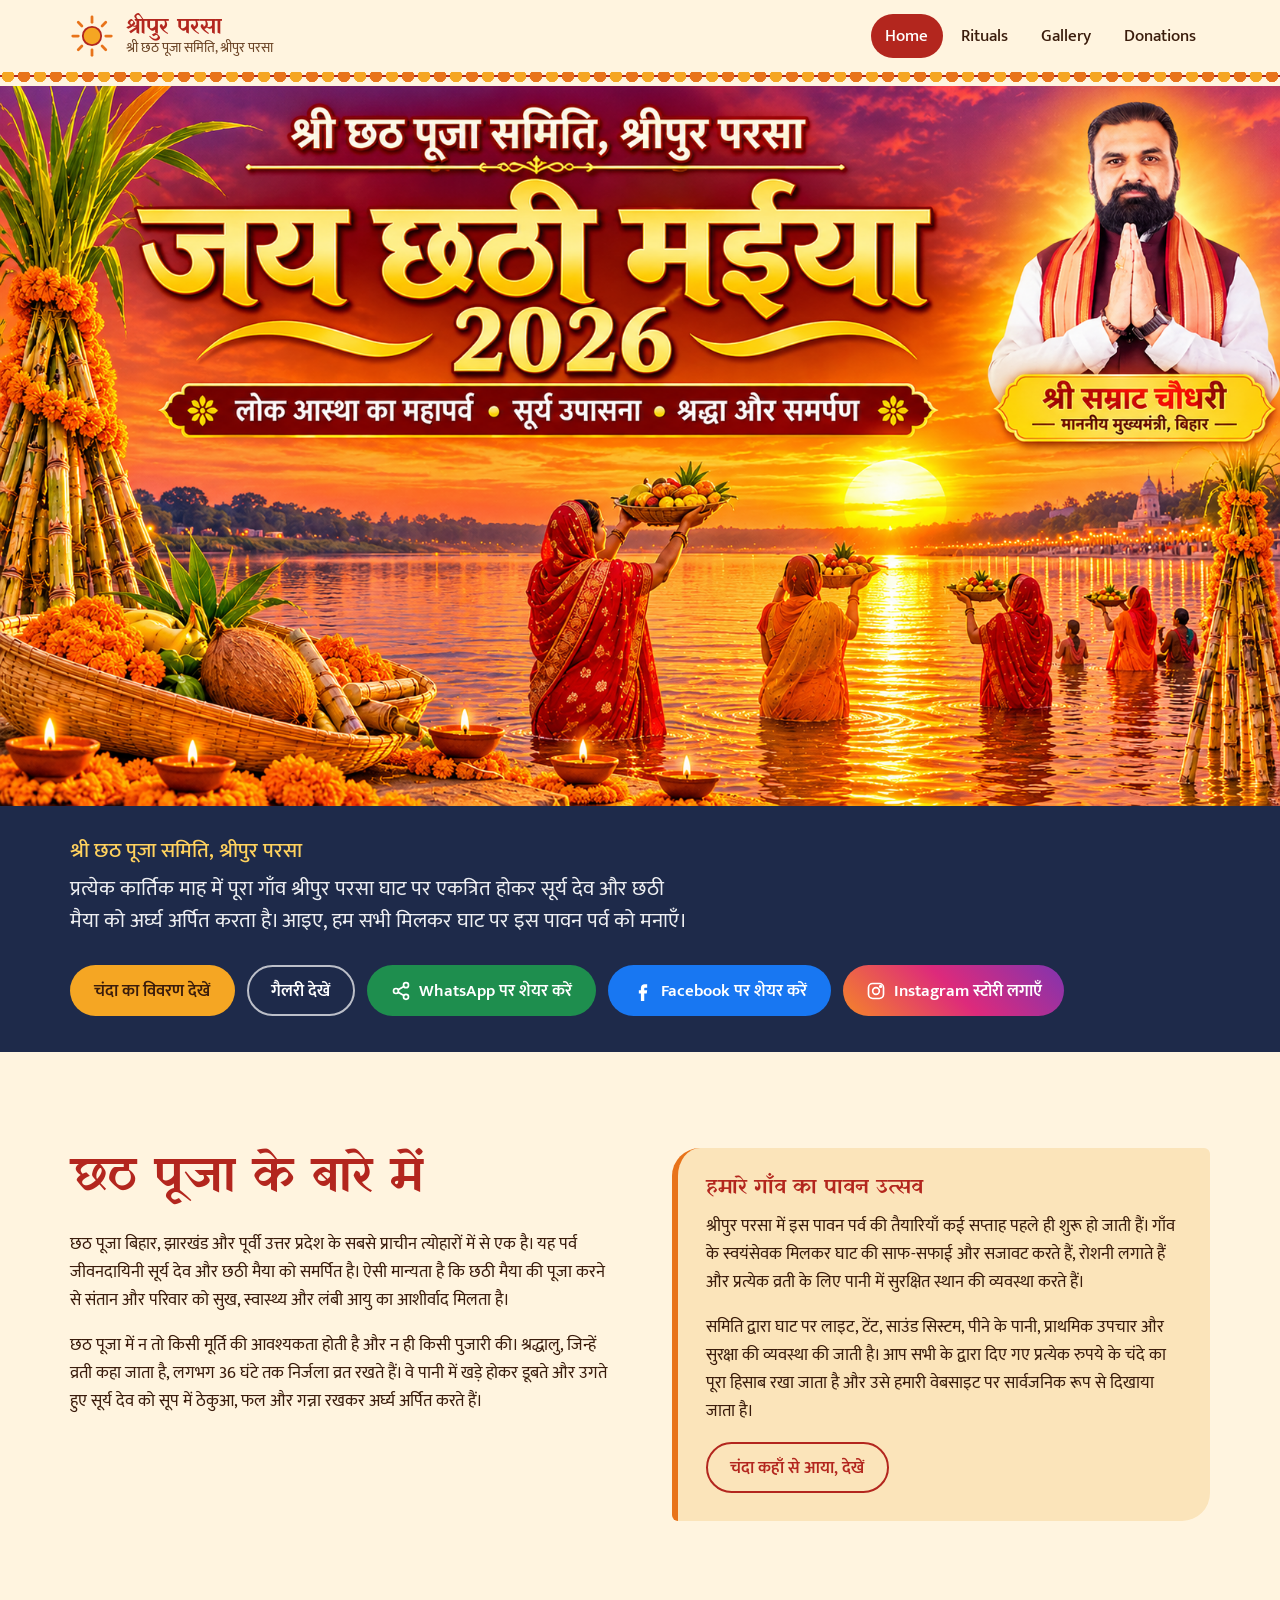
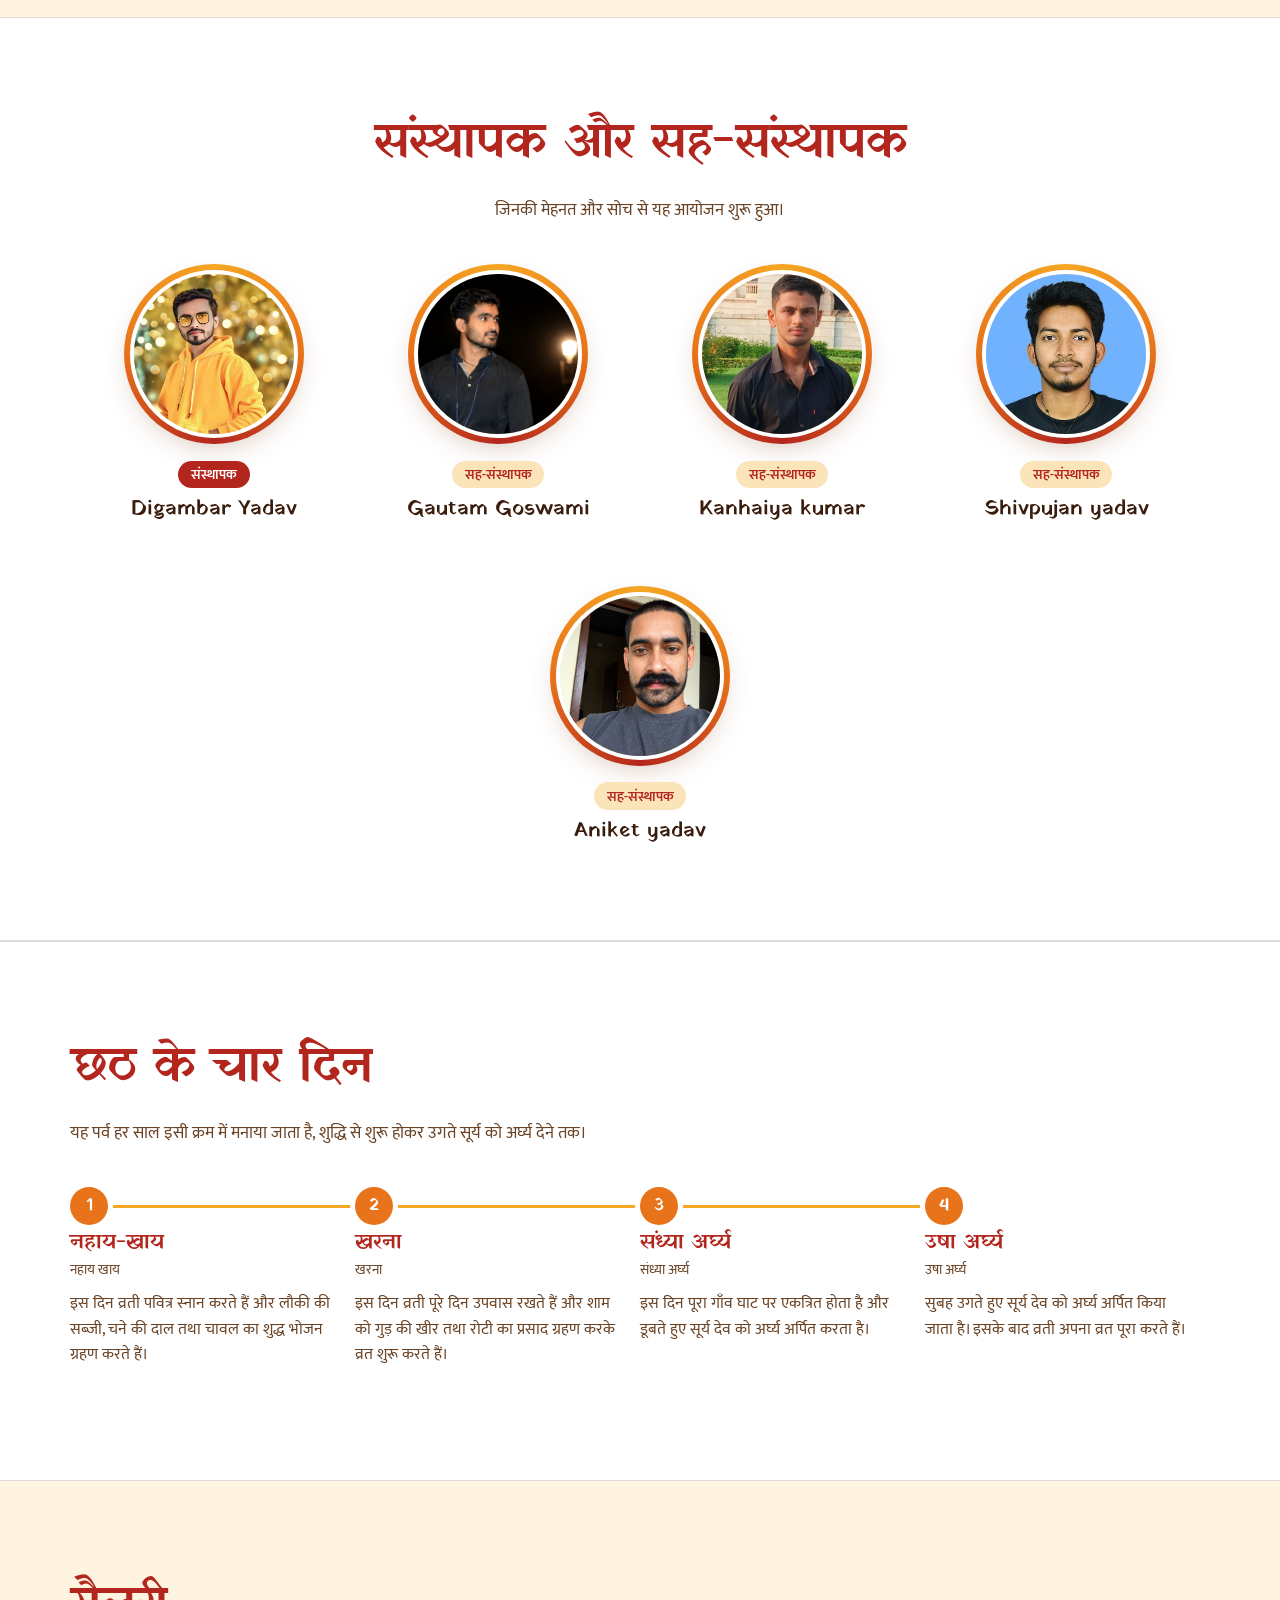
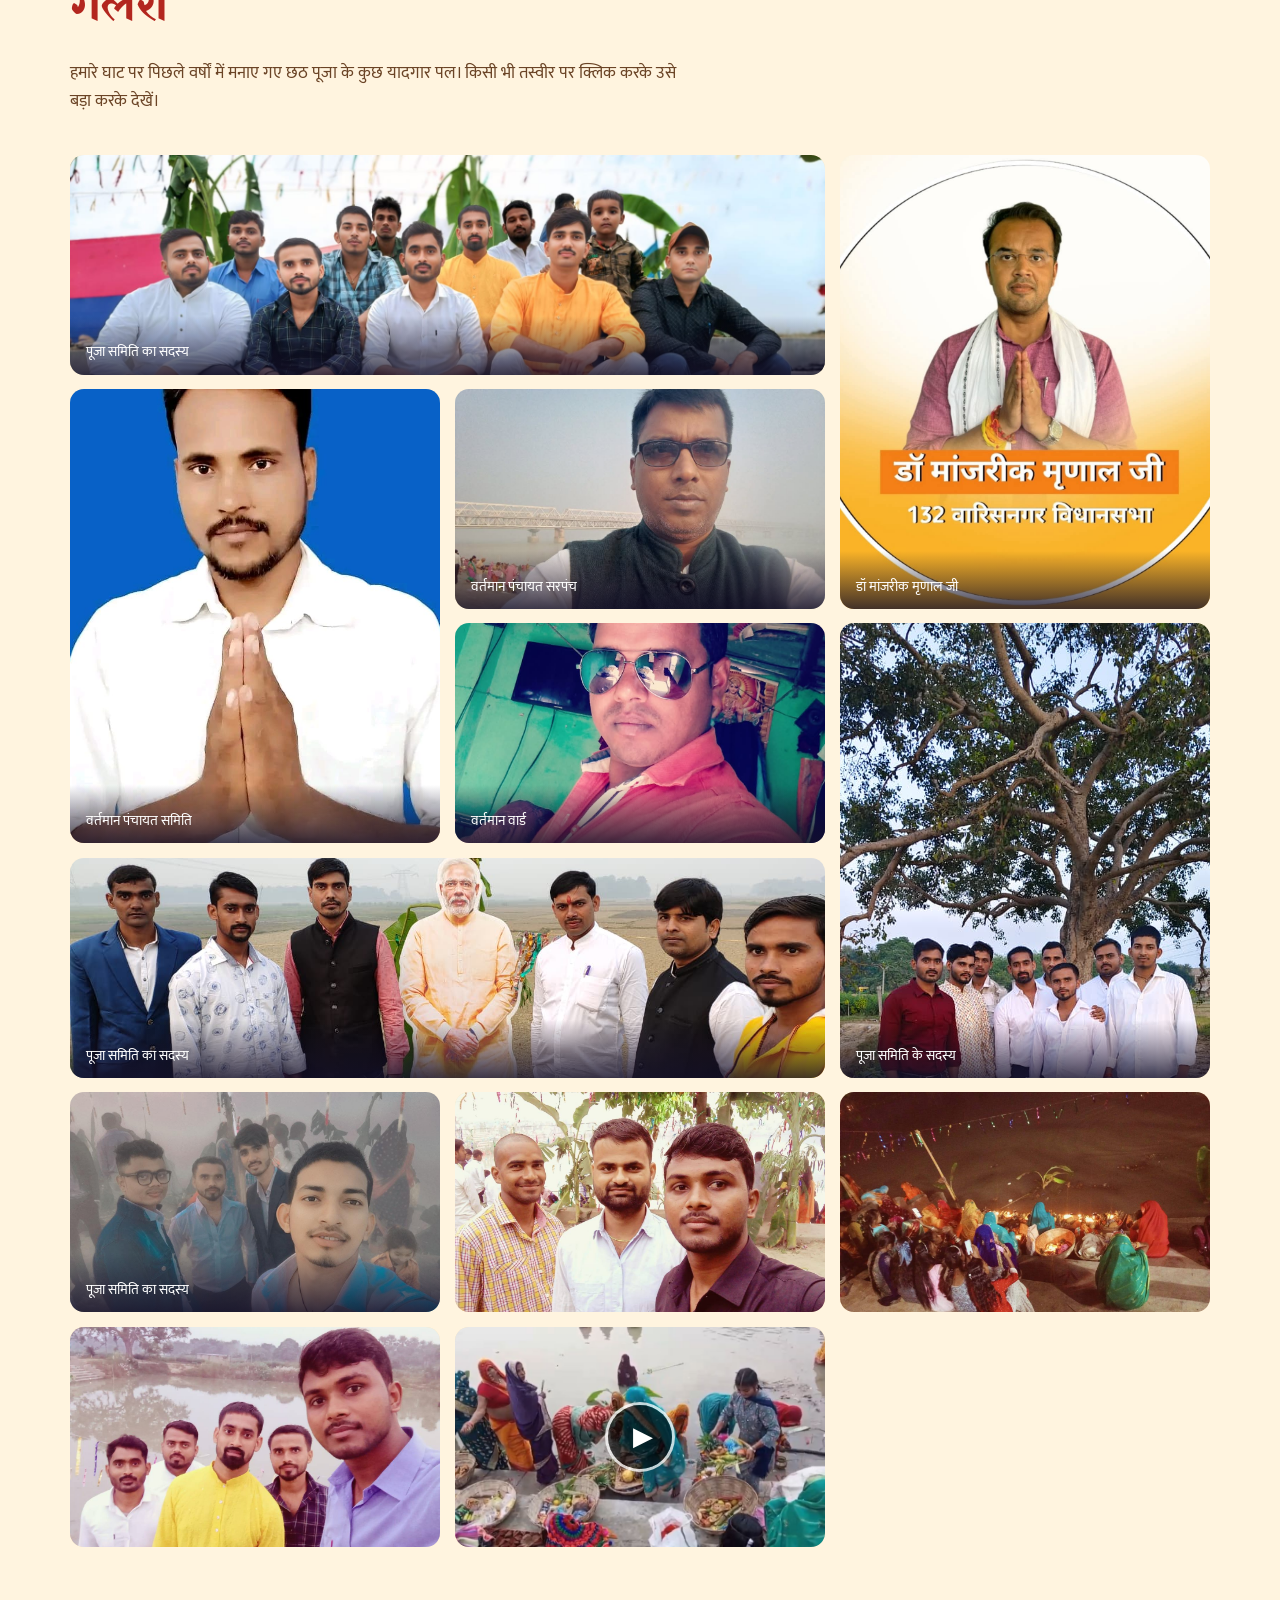
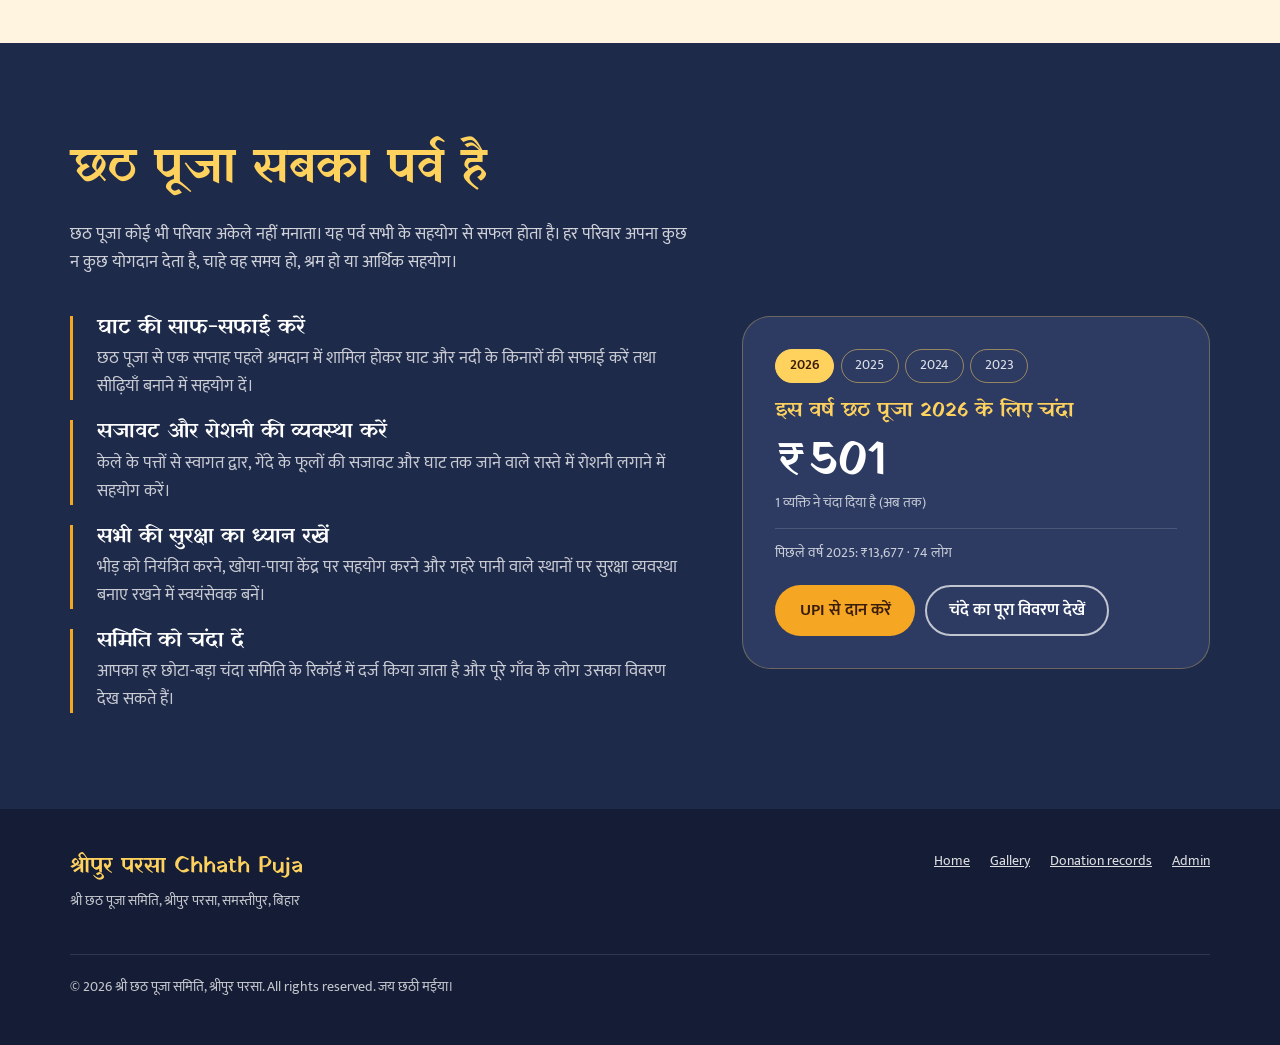
==== commit 507a7e88: "Add files via upload" ====
--- a/index.html
+++ b/index.html
@@ -5,6 +5,11 @@
   <meta charset="UTF-8">
   <meta name="viewport" content="width=device-width, initial-scale=1">
   <title>Chhath Puja | Shreepur Parsa</title>
+  <link rel="manifest" href="manifest.webmanifest">
+  <meta name="theme-color" content="#B3261E">
+  <link rel="apple-touch-icon" href="images/icons/apple-touch-icon.png">
+  <meta name="apple-mobile-web-app-capable" content="yes">
+  <meta name="apple-mobile-web-app-title" content="छठ पूजा">
   <meta property="og:type" content="website">
   <meta property="og:site_name" content="श्रीपुर परसा छठ पूजा">
   <meta property="og:title" content="जय छठी मईया — श्री छठ पूजा समिति, श्रीपुर परसा">
@@ -393,6 +398,7 @@
   </dialog>
 
   <script src="js/main.js" defer></script>
+  <script src="js/pwa.js" defer></script>
   <script src="js/share.js" defer></script>
   <script src="js/gallery.js" defer></script>
 </body>
